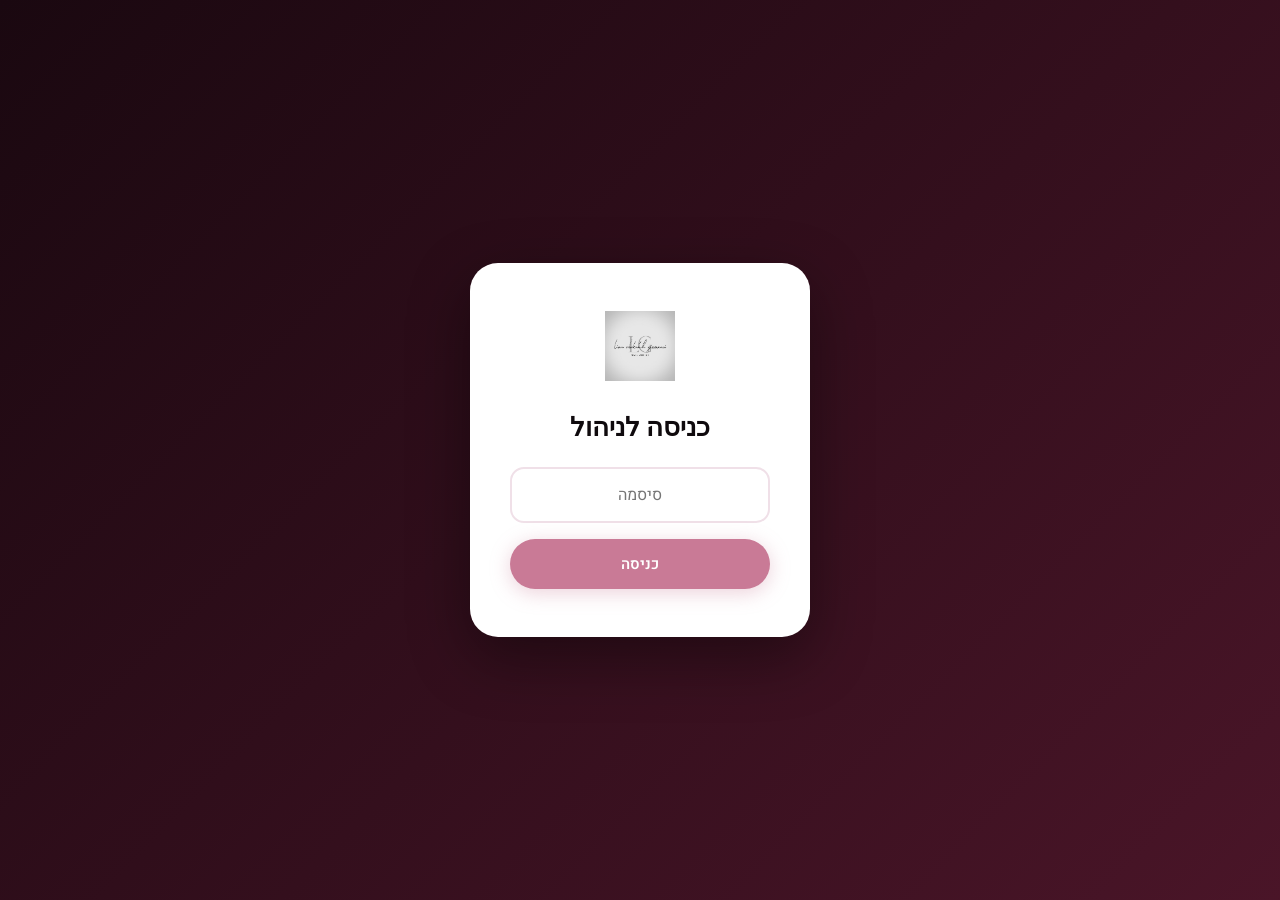
==== admin.html @ 30d99e00 "feat: add apple-touch-icon for homescreen" ====
<!DOCTYPE html>
<html lang="he" dir="rtl">
<head>
  <meta charset="UTF-8"/>
  <meta name="viewport" content="width=device-width, initial-scale=1.0"/>
  <title>ניהול | Lian Rebekah Nails</title>
  <link rel="stylesheet" href="style.css?v=3"/>
  <link rel="stylesheet" href="booking.css?v=3"/>
  <link href="https://fonts.googleapis.com/css2?family=Playfair+Display:ital,wght@0,400;0,700;1,400&family=Heebo:wght@300;400;600;700&display=swap" rel="stylesheet"/>
  <meta name="theme-color" content="#c97a96"/>
  <link rel="apple-touch-icon" href="Screenshot 2026-03-27 122808.png"/>
  <meta name="apple-mobile-web-app-title" content="LR Nails Admin"/>
  <meta name="apple-mobile-web-app-capable" content="yes"/>
</head>
<body class="booking-page admin-page">

  <!-- LOGIN OVERLAY -->
  <div class="login-overlay" id="loginOverlay" style="display:flex">
    <div class="login-box">
      <img src="Screenshot 2026-03-27 122808.png" alt="logo" style="height:70px;margin-bottom:20px;"/>
      <h2>כניסה לניהול</h2>
      <input type="password" id="passInput" placeholder="סיסמה" />
      <button id="loginBtn" class="btn-confirm">כניסה</button>
      <p class="login-err hidden" id="loginErr">סיסמה שגויה</p>
    </div>
  </div>

  <!-- ADMIN CONTENT -->
  <div class="admin-wrap" id="adminWrap" style="display:none">

    <!-- SIDEBAR -->
    <aside class="admin-sidebar">
      <button class="sidebar-toggle" id="sidebarToggle">
        <span id="sidebarTitle">📊 לוח בקרה</span>
        <span>☰</span>
      </button>
      <img src="Screenshot 2026-03-27 122808.png" alt="logo" class="admin-logo"/>
      <nav class="admin-nav">
        <button class="admin-nav-btn active" data-panel="dashboard">📊 לוח בקרה</button>
        <button class="admin-nav-btn" data-panel="calendar">📅 יומן תורים</button>
        <button class="admin-nav-btn" data-panel="appointments">📋 כל התורים</button>
        <button class="admin-nav-btn" data-panel="settings">⚙️ הגדרות</button>
        <button class="admin-nav-btn" data-panel="services">💅 שירותים</button>
      </nav>
      <button class="admin-logout" id="logoutBtn">יציאה</button>
      <a href="index.html" class="admin-home-btn">🏠 דף הבית</a>
    </aside>

    <!-- MAIN CONTENT -->
    <main class="admin-main">

      <!-- DASHBOARD -->
      <div class="admin-panel active" id="panel-dashboard">
        <h1 class="admin-title">לוח בקרה</h1>
        <div class="dash-stats">
          <div class="dash-stat">
            <span class="dash-stat-num" id="statToday">0</span>
            <p>תורים היום</p>
          </div>
          <div class="dash-stat">
            <span class="dash-stat-num" id="statWeek">0</span>
            <p>תורים השבוע</p>
          </div>
          <div class="dash-stat">
            <span class="dash-stat-num" id="statTotal">0</span>
            <p>סה"כ תורים</p>
          </div>
          <div class="dash-stat">
            <span class="dash-stat-num" id="statPending">0</span>
            <p>ממתינים לאישור</p>
          </div>
        </div>
        <h2 class="admin-section-title">תורים להיום</h2>
        <div id="todayList" class="appt-list"></div>
        <h2 class="admin-section-title" style="margin-top:32px">תורים מחר</h2>
        <div id="tomorrowList" class="appt-list"></div>
        <h2 class="admin-section-title" style="margin-top:32px">תורים קרובים (7 ימים)</h2>
        <div id="upcomingList" class="appt-list"></div>
      </div>

      <!-- CALENDAR -->
      <div class="admin-panel" id="panel-calendar">
        <h1 class="admin-title">יומן תורים</h1>
        <div class="admin-cal-wrap">
          <div class="cal-header">
            <button id="adminPrevMonth">&#8250;</button>
            <span id="adminCalTitle"></span>
            <button id="adminNextMonth">&#8249;</button>
          </div>
          <div class="cal-days-header">
            <span>א'</span><span>ב'</span><span>ג'</span><span>ד'</span><span>ה'</span><span>ו'</span><span>ש'</span>
          </div>
          <div class="cal-grid" id="adminCalGrid"></div>
        </div>
        <div class="admin-day-view" id="adminDayView">
          <h2 id="adminDayTitle">בחרי יום לצפייה</h2>
          <div id="adminDayAppts" class="appt-list"></div>
          <button class="btn-block-day" id="blockDayBtn">🚫 חסום יום זה</button>
        </div>
      </div>

      <!-- ALL APPOINTMENTS -->
      <div class="admin-panel" id="panel-appointments">
        <h1 class="admin-title">כל התורים</h1>
        <div class="appt-filters">
          <select id="filterStatus">
            <option value="all">כל הסטטוסים</option>
            <option value="pending">ממתין</option>
            <option value="confirmed">מאושר</option>
            <option value="completed">הושלם</option>
            <option value="cancelled">בוטל</option>
          </select>
          <input type="date" id="filterDate" placeholder="סנן לפי תאריך"/>
          <button class="btn-clear-filter" id="clearFilter">נקה סינון</button>
        </div>
        <div id="allApptList" class="appt-list"></div>
      </div>

      <!-- SETTINGS -->
      <div class="admin-panel" id="panel-settings">
        <h1 class="admin-title">הגדרות</h1>

        <div class="settings-section">
          <h2>שעות עבודה</h2>
          <div class="work-days" id="workDaysEditor"></div>
        </div>

        <div class="settings-section">
          <h2>הגדרות כלליות</h2>
          <div class="form-group">
            <label>מרווח בין תורים (דקות)</label>
            <select id="slotInterval">
              <option value="15">15 דקות</option>
              <option value="30">30 דקות</option>
              <option value="45">45 דקות</option>
              <option value="60">60 דקות</option>
              <option value="75">75 דקות</option>
              <option value="90">90 דקות</option>
              <option value="120">120 דקות</option>
            </select>
          </div>
          <div class="form-group">
            <label>מספר וואטסאפ (לקבלת התראות)</label>
            <input type="text" id="waPhoneInput" placeholder="972XXXXXXXXX"/>
          </div>
          <div class="form-group">
            <label>סיסמת ניהול</label>
            <input type="password" id="newPassInput" placeholder="סיסמה חדשה"/>
          </div>
        </div>

        <div class="settings-section">
          <h2>תאריכים חסומים</h2>
          <div class="blocked-dates-wrap">
            <div class="form-group" style="flex-direction:row;gap:12px;align-items:center">
              <input type="date" id="blockDateInput"/>
              <button class="btn-add-block" id="addBlockDate">+ חסום תאריך</button>
            </div>
            <div id="blockedDatesList" class="blocked-list"></div>
          </div>
        </div>

        <button class="btn-confirm" id="saveSettings">שמור הגדרות ✓</button>
        <p class="save-msg hidden" id="saveMsg">✅ נשמר בהצלחה!</p>
      </div>

      <!-- SERVICES -->
      <div class="admin-panel" id="panel-services">
        <h1 class="admin-title">ניהול שירותים</h1>
        <div id="servicesEditor" class="services-editor"></div>
        <button class="btn-add-service" id="addServiceBtn">+ הוסף שירות</button>
        <button class="btn-confirm" id="saveServices" style="margin-top:16px">שמור שירותים ✓</button>
        <p class="save-msg hidden" id="saveSvcMsg">✅ נשמר בהצלחה!</p>
      </div>

    </main>
  </div>

  <script src="booking.js" defer></script>
  <script src="admin-ui.js?v=10" defer></script>
</body>
</html>
---- style.css ----
*, *::before, *::after { margin: 0; padding: 0; box-sizing: border-box; }

:root {
  --pink: #e8a4b8;
  --dark-pink: #c97a96;
  --rose: #b5546a;
  --gold: #d4af7a;
  --dark: #0f0a0d;
  --dark2: #1e1118;
  --light: #fdf6f9;
  --white: #ffffff;
  --text: #3a3a3a;
  --gray: #888;
}

html { scroll-behavior: smooth; }

body {
  font-family: 'Heebo', sans-serif;
  background: var(--light);
  color: var(--text);
  direction: rtl;
  overflow-x: hidden;
  cursor: none;
}

.hidden { display: none !important; }

/* ── CUSTOM CURSOR ── */
.cursor {
  width: 10px; height: 10px;
  background: var(--dark-pink);
  border-radius: 50%;
  position: fixed;
  pointer-events: none;
  z-index: 9999;
  transform: translate(-50%, -50%);
  transition: transform 0.1s;
}
.cursor-follower {
  width: 36px; height: 36px;
  border: 1.5px solid var(--pink);
  border-radius: 50%;
  position: fixed;
  pointer-events: none;
  z-index: 9998;
  transform: translate(-50%, -50%);
  transition: all 0.15s ease;
  opacity: 0.7;
}

/* ── NAVBAR ── */
.navbar {
  position: fixed;
  top: 0; left: 0; right: 0;
  display: flex;
  align-items: center;
  justify-content: space-between;
  padding: 20px 60px;
  z-index: 1000;
  transition: background 0.4s, padding 0.4s, box-shadow 0.4s;
}
.navbar.scrolled {
  background: rgba(15, 10, 13, 0.95);
  backdrop-filter: blur(12px);
  padding: 14px 60px;
  box-shadow: 0 2px 30px rgba(0,0,0,0.3);
}
.logo { height: 65px; object-fit: contain; filter: drop-shadow(0 2px 8px rgba(0,0,0,0.4)); }
.navbar ul { list-style: none; display: flex; align-items: center; gap: 36px; }
.navbar ul a {
  color: rgba(255,255,255,0.85);
  text-decoration: none;
  font-size: 14px;
  font-weight: 400;
  letter-spacing: 0.5px;
  transition: color 0.3s;
  position: relative;
}
.navbar ul a::after {
  content: '';
  position: absolute;
  bottom: -4px; left: 0; right: 0;
  height: 1px;
  background: var(--pink);
  transform: scaleX(0);
  transition: transform 0.3s;
}
.navbar ul a:hover { color: var(--pink); }
.navbar ul a:hover::after { transform: scaleX(1); }
.nav-cta {
  background: var(--dark-pink) !important;
  color: #fff !important;
  padding: 10px 24px !important;
  border-radius: 50px !important;
  font-weight: 600 !important;
}
.nav-cta::after { display: none !important; }
.nav-cta:hover { background: var(--rose) !important; opacity: 1 !important; }

.hamburger {
  display: none;
  background: none;
  border: none;
  color: #fff;
  font-size: 26px;
  cursor: pointer;
}

/* ── MOBILE MENU ── */
.mobile-menu {
  position: fixed;
  inset: 0;
  background: rgba(15,10,13,0.97);
  z-index: 2000;
  display: flex;
  flex-direction: column;
  align-items: center;
  justify-content: center;
  gap: 32px;
  transform: translateX(100%);
  transition: transform 0.4s cubic-bezier(0.77,0,0.175,1);
}
.mobile-menu.open { transform: translateX(0); }
.mobile-menu ul { list-style: none; text-align: center; }
.mobile-menu ul li { margin: 20px 0; }
.mobile-menu ul a { color: #fff; text-decoration: none; font-size: 28px; font-family: 'Playfair Display', serif; }
.close-menu { background: none; border: none; color: var(--pink); font-size: 32px; cursor: pointer; position: absolute; top: 24px; left: 24px; }

/* ── HERO ── */
.hero {
  position: relative;
  height: 100vh;
  min-height: 700px;
  display: flex;
  align-items: center;
  justify-content: center;
  text-align: center;
  overflow: hidden;
}
.hero-slides { position: absolute; inset: 0; }
.hero-slide {
  position: absolute;
  inset: 0;
  background-size: cover;
  background-position: center;
  opacity: 0;
  transition: opacity 1.5s ease;
  transform: scale(1.05);
  animation: kenburns 8s ease-in-out infinite alternate;
}
.hero-slide.active { opacity: 1; }
@keyframes kenburns {
  from { transform: scale(1); }
  to { transform: scale(1.08); }
}
.hero-overlay {
  position: absolute;
  inset: 0;
  background: linear-gradient(170deg, rgba(10,5,8,0.78) 0%, rgba(150,60,90,0.3) 60%, rgba(10,5,8,0.6) 100%);
  z-index: 1;
}
#particles { position: absolute; inset: 0; z-index: 2; pointer-events: none; }
.hero-content {
  position: relative;
  z-index: 3;
  color: #fff;
  padding: 0 20px;
}
.hero-tag {
  font-size: 13px;
  letter-spacing: 6px;
  text-transform: uppercase;
  color: var(--gold);
  margin-bottom: 20px;
  display: block;
}
.hero-title {
  font-family: 'Playfair Display', serif;
  font-size: clamp(52px, 8vw, 110px);
  font-weight: 700;
  line-height: 1.05;
  margin-bottom: 20px;
  text-shadow: 0 4px 30px rgba(0,0,0,0.5);
}
.hero-title em { font-style: italic; color: var(--pink); }
.hero-desc {
  font-size: 18px;
  font-weight: 300;
  margin-bottom: 44px;
  opacity: 0.88;
  letter-spacing: 0.3px;
}
.hero-btns { display: flex; gap: 16px; justify-content: center; flex-wrap: wrap; }
.btn-outline {
  display: inline-flex;
  align-items: center;
  padding: 16px 36px;
  border-radius: 50px;
  border: 1.5px solid rgba(255,255,255,0.5);
  color: #fff;
  text-decoration: none;
  font-size: 15px;
  font-weight: 400;
  transition: all 0.3s;
  backdrop-filter: blur(4px);
}
.btn-outline:hover { border-color: var(--pink); color: var(--pink); }
.hero-scroll {
  position: absolute;
  bottom: 36px;
  left: 50%;
  transform: translateX(-50%);
  z-index: 3;
}
.hero-scroll span {
  display: block;
  width: 24px;
  height: 38px;
  border: 2px solid rgba(255,255,255,0.4);
  border-radius: 12px;
  position: relative;
}
.hero-scroll span::after {
  content: '';
  position: absolute;
  top: 6px;
  left: 50%;
  transform: translateX(-50%);
  width: 4px;
  height: 8px;
  background: #fff;
  border-radius: 2px;
  animation: scrollDot 2s infinite;
}
@keyframes scrollDot {
  0% { top: 6px; opacity: 1; }
  100% { top: 20px; opacity: 0; }
}

/* ── BUTTONS ── */
.btn-wa {
  display: inline-flex;
  align-items: center;
  gap: 10px;
  background: #25D366;
  color: #fff;
  padding: 16px 36px;
  border-radius: 50px;
  text-decoration: none;
  font-size: 16px;
  font-weight: 600;
  transition: transform 0.2s, box-shadow 0.2s;
  box-shadow: 0 4px 24px rgba(37,211,102,0.4);
}
.btn-wa svg { width: 22px; height: 22px; flex-shrink: 0; }
.btn-wa:hover { transform: translateY(-3px); box-shadow: 0 10px 32px rgba(37,211,102,0.55); }
.btn-wa.large { padding: 20px 48px; font-size: 18px; }

/* ── MARQUEE ── */
.marquee-wrap {
  background: var(--dark2);
  overflow: hidden;
  padding: 16px 0;
  border-top: 1px solid rgba(255,255,255,0.05);
  border-bottom: 1px solid rgba(255,255,255,0.05);
}
.marquee-track {
  display: flex;
  gap: 32px;
  white-space: nowrap;
  animation: marquee 25s linear infinite;
  width: max-content;
}
.marquee-track span {
  font-size: 13px;
  letter-spacing: 3px;
  text-transform: uppercase;
  color: rgba(255,255,255,0.5);
  font-weight: 300;
}
.marquee-track span:nth-child(even) { color: var(--gold); font-size: 10px; }
@keyframes marquee {
  from { transform: translateX(0); }
  to { transform: translateX(-50%); }
}

/* ── CONTAINER ── */
.container { max-width: 1200px; margin: 0 auto; padding: 0 40px; }

/* ── SECTION TAG ── */
.section-tag {
  display: inline-block;
  font-size: 11px;
  letter-spacing: 5px;
  text-transform: uppercase;
  color: var(--dark-pink);
  font-weight: 700;
  margin-bottom: 14px;
}
.section-tag.light { color: var(--pink); }

/* ── ABOUT ── */
.about { padding: 120px 0; background: #fff; }
.about-grid {
  display: grid;
  grid-template-columns: 1fr 1fr;
  gap: 80px;
  align-items: center;
}
.about-img-wrap {
  position: relative;
  border-radius: 24px;
  overflow: visible;
}
.about-img-wrap img {
  width: 100%;
  height: 560px;
  object-fit: cover;
  border-radius: 24px;
  display: block;
  box-shadow: 20px 20px 60px rgba(180,80,120,0.2);
}
.about-badge {
  position: absolute;
  bottom: -20px;
  right: -20px;
  background: var(--dark-pink);
  color: #fff;
  padding: 14px 24px;
  border-radius: 14px;
  font-size: 13px;
  font-weight: 600;
  letter-spacing: 1px;
  box-shadow: 0 8px 24px rgba(180,80,120,0.4);
}
.about-text h2 {
  font-family: 'Playfair Display', serif;
  font-size: 48px;
  color: var(--dark);
  line-height: 1.15;
  margin-bottom: 24px;
}
.about-text p {
  font-size: 16px;
  line-height: 1.9;
  color: #666;
  margin-bottom: 20px;
}
.stats { display: flex; gap: 40px; margin-top: 40px; }
.stat { text-align: center; }
.stat span:first-child {
  display: block;
  font-family: 'Playfair Display', serif;
  font-size: 46px;
  color: var(--dark-pink);
  font-weight: 700;
  line-height: 1;
}
.stat span:nth-child(2) {
  font-family: 'Playfair Display', serif;
  font-size: 32px;
  color: var(--dark-pink);
  font-weight: 700;
}
.stat p { font-size: 13px; color: #aaa; margin-top: 6px; letter-spacing: 1px; }

/* ── SERVICES ── */
.services { padding: 120px 0; background: var(--light); text-align: center; }
.services h2 {
  font-family: 'Playfair Display', serif;
  font-size: 48px;
  color: var(--dark);
  margin-bottom: 60px;
}
.services-grid { display: grid; grid-template-columns: repeat(4, 1fr); gap: 24px; }
.service-card {
  background: #fff;
  border-radius: 24px;
  overflow: hidden;
  box-shadow: 0 4px 30px rgba(200,120,150,0.08);
  transition: transform 0.35s, box-shadow 0.35s;
  text-align: right;
}
.service-card:hover { transform: translateY(-8px); box-shadow: 0 20px 50px rgba(200,120,150,0.2); }
.service-img { height: 200px; overflow: hidden; }
.service-img img { width: 100%; height: 100%; object-fit: cover; transition: transform 0.5s; }
.service-card:hover .service-img img { transform: scale(1.08); }
.service-body { padding: 24px; }
.service-icon { font-size: 28px; margin-bottom: 10px; }
.service-card h3 { font-family: 'Playfair Display', serif; font-size: 18px; color: var(--dark); margin-bottom: 8px; }
.service-card p { font-size: 13px; color: #888; line-height: 1.7; }

/* ── GALLERY ── */
.gallery { padding: 120px 0; background: #fff; text-align: center; }
.gallery h2 { font-family: 'Playfair Display', serif; font-size: 48px; color: var(--dark); margin-bottom: 60px; }
.gallery-grid {
  display: grid;
  grid-template-columns: repeat(4, 1fr);
  gap: 12px;
}
.gallery-item {
  overflow: hidden;
  border-radius: 16px;
  aspect-ratio: 1;
  cursor: pointer;
  position: relative;
}
.gallery-item img { width: 100%; height: 100%; object-fit: cover; transition: transform 0.5s; display: block; }
.gallery-overlay {
  position: absolute;
  inset: 0;
  background: rgba(180,80,120,0.6);
  display: flex;
  align-items: center;
  justify-content: center;
  opacity: 0;
  transition: opacity 0.3s;
  border-radius: 16px;
}
.gallery-overlay span { color: #fff; font-size: 14px; letter-spacing: 3px; text-transform: uppercase; }
.gallery-item:hover img { transform: scale(1.1); }
.gallery-item:hover .gallery-overlay { opacity: 1; }

/* ── LIGHTBOX ── */
.lightbox {
  position: fixed;
  inset: 0;
  background: rgba(0,0,0,0.95);
  z-index: 5000;
  display: none;
  align-items: center;
  justify-content: center;
}
.lightbox.open { display: flex; }
.lightbox img { max-width: 90vw; max-height: 90vh; border-radius: 12px; object-fit: contain; }
.lb-close, .lb-prev, .lb-next {
  position: absolute;
  background: rgba(255,255,255,0.1);
  border: none;
  color: #fff;
  cursor: pointer;
  border-radius: 50%;
  width: 48px; height: 48px;
  font-size: 22px;
  display: flex;
  align-items: center;
  justify-content: center;
  transition: background 0.2s;
}
.lb-close:hover, .lb-prev:hover, .lb-next:hover { background: var(--dark-pink); }
.lb-close { top: 24px; left: 24px; }
.lb-prev { left: 24px; top: 50%; transform: translateY(-50%); font-size: 32px; }
.lb-next { right: 24px; top: 50%; transform: translateY(-50%); font-size: 32px; }

/* ── REVIEWS ── */
.reviews { padding: 120px 0; background: var(--light); text-align: center; }
.reviews h2 { font-family: 'Playfair Display', serif; font-size: 48px; color: var(--dark); margin-bottom: 60px; }
.reviews-grid { display: grid; grid-template-columns: repeat(3, 1fr); gap: 28px; }
.review-card {
  background: #fff;
  border-radius: 24px;
  padding: 36px 32px;
  text-align: right;
  box-shadow: 0 4px 30px rgba(200,120,150,0.08);
  transition: transform 0.3s, box-shadow 0.3s;
  position: relative;
}
.review-card::before {
  content: '"';
  position: absolute;
  top: 20px;
  left: 28px;
  font-family: 'Playfair Display', serif;
  font-size: 80px;
  color: var(--pink);
  opacity: 0.2;
  line-height: 1;
}
.review-card:hover { transform: translateY(-6px); box-shadow: 0 16px 40px rgba(200,120,150,0.18); }
.stars { color: var(--gold); font-size: 18px; margin-bottom: 16px; letter-spacing: 2px; }
.review-card p { font-size: 15px; line-height: 1.8; color: #555; margin-bottom: 24px; font-style: italic; }
.reviewer { display: flex; align-items: center; gap: 14px; }
.reviewer-avatar {
  width: 44px; height: 44px;
  background: linear-gradient(135deg, var(--pink), var(--dark-pink));
  border-radius: 50%;
  display: flex;
  align-items: center;
  justify-content: center;
  color: #fff;
  font-weight: 700;
  font-size: 16px;
  flex-shrink: 0;
}
.reviewer strong { display: block; font-size: 14px; color: var(--dark); }
.reviewer span { font-size: 12px; color: #aaa; }

/* ── CTA ── */
.cta {
  padding: 140px 0;
  text-align: center;
  color: #fff;
  position: relative;
  overflow: hidden;
}
.cta-bg {
  position: absolute;
  inset: 0;
  background: linear-gradient(135deg, #1a0810 0%, #4a1528 50%, #1a0810 100%);
  z-index: 0;
}
.cta-bg::after {
  content: '';
  position: absolute;
  inset: 0;
  background: url('lian_rebekahnails_1768844199_3813664012110722781_63509868957.jpg') center/cover;
  opacity: 0.12;
}
.cta .container { position: relative; z-index: 1; }
.cta h2 { font-family: 'Playfair Display', serif; font-size: 56px; margin-bottom: 16px; line-height: 1.2; }
.cta p { font-size: 18px; opacity: 0.75; margin-bottom: 48px; }

/* ── FOOTER ── */
footer {
  background: var(--dark);
  color: #666;
  text-align: center;
  padding: 40px 24px;
}
.footer-logo { height: 50px; object-fit: contain; margin-bottom: 16px; opacity: 0.6; }
footer p { font-size: 13px; margin-bottom: 6px; }
.footer-sub { font-size: 11px; letter-spacing: 2px; text-transform: uppercase; color: #444; }

/* ── WHATSAPP FLOAT ── */
.wa-float {
  position: fixed;
  bottom: 30px;
  left: 30px;
  width: 62px; height: 62px;
  background: #25D366;
  border-radius: 50%;
  display: flex;
  align-items: center;
  justify-content: center;
  box-shadow: 0 4px 24px rgba(37,211,102,0.5);
  z-index: 999;
  transition: transform 0.2s;
}
.wa-float svg { width: 32px; height: 32px; fill: #fff; }
.wa-float:hover { transform: scale(1.12); }
.wa-pulse {
  position: absolute;
  inset: -4px;
  border-radius: 50%;
  border: 2px solid #25D366;
  animation: pulse 2s infinite;
}
@keyframes pulse {
  0% { transform: scale(1); opacity: 0.8; }
  100% { transform: scale(1.5); opacity: 0; }
}

/* ── FADE IN ── */
.fade-in {
  opacity: 0;
  transform: translateY(36px);
  transition: opacity 0.8s ease, transform 0.8s ease;
}
.fade-in.visible { opacity: 1; transform: translateY(0); }

/* ── RESPONSIVE ── */
@media (max-width: 1024px) {
  .about-grid { grid-template-columns: 1fr; gap: 50px; }
  .about-img-wrap img { height: 400px; }
  .services-grid { grid-template-columns: repeat(2, 1fr); }
  .gallery-grid { grid-template-columns: repeat(3, 1fr); }
  .reviews-grid { grid-template-columns: 1fr 1fr; }
}
@media (max-width: 768px) {
  .navbar { padding: 16px 24px; }
  .navbar.scrolled { padding: 12px 24px; }
  .navbar ul { display: none; }
  .hamburger { display: block; }
  .hero-title { font-size: clamp(40px, 10vw, 70px); }
  .gallery-grid { grid-template-columns: repeat(2, 1fr); }
  .reviews-grid { grid-template-columns: 1fr; }
  .cta h2 { font-size: 36px; }
  .stats { gap: 24px; }
  .about-text h2 { font-size: 34px; }
  .services h2, .gallery h2, .reviews h2 { font-size: 34px; }
}
@media (max-width: 480px) {
  .container { padding: 0 20px; }
  .services-grid { grid-template-columns: 1fr; }
  .gallery-grid { grid-template-columns: repeat(2, 1fr); gap: 8px; }
  .hero-btns { flex-direction: column; align-items: center; }
}
---- booking.css ----
/* ── BOOKING PAGE ── */
.booking-page { cursor: default; }
.booking-main {
  min-height: 100vh;
  padding: 120px 20px 80px;
  background: var(--light);
}
.booking-header {
  text-align: center;
  margin-bottom: 48px;
}
.booking-header h1 {
  font-family: 'Playfair Display', serif;
  font-size: clamp(36px, 6vw, 64px);
  color: var(--dark);
  line-height: 1.15;
  margin-bottom: 12px;
}
.booking-header h1 em { color: var(--dark-pink); font-style: italic; }
.booking-header p { color: #888; font-size: 16px; }

/* ── STEPS BAR ── */
.steps-bar {
  display: flex;
  align-items: center;
  justify-content: center;
  gap: 0;
  margin-bottom: 40px;
  flex-wrap: nowrap;
}
.step {
  display: flex;
  flex-direction: column;
  align-items: center;
  gap: 6px;
}
.step span {
  width: 36px; height: 36px;
  border-radius: 50%;
  background: #e0e0e0;
  color: #aaa;
  display: flex; align-items: center; justify-content: center;
  font-weight: 700;
  font-size: 14px;
  transition: all 0.3s;
}
.step p { font-size: 11px; color: #aaa; letter-spacing: 1px; }
.step.active span { background: var(--dark-pink); color: #fff; box-shadow: 0 4px 16px rgba(201,122,150,0.4); }
.step.active p { color: var(--dark-pink); font-weight: 600; }
.step.done span { background: var(--pink); color: #fff; }
.step.done p { color: var(--pink); }
.step-line { width: 60px; height: 2px; background: #e0e0e0; margin-bottom: 20px; }

/* ── BOOKING CARD ── */
.booking-card {
  max-width: 720px;
  margin: 0 auto;
  background: #fff;
  border-radius: 28px;
  padding: 48px 40px;
  box-shadow: 0 8px 48px rgba(200,120,150,0.12);
}
.booking-card h2 {
  font-family: 'Playfair Display', serif;
  font-size: 28px;
  color: var(--dark);
  margin-bottom: 28px;
}
.booking-step.hidden { display: none; }

/* ── SERVICE PICK ── */
.services-pick { display: flex; flex-direction: column; gap: 14px; }
.service-pick-card {
  display: flex;
  align-items: center;
  gap: 20px;
  padding: 20px 24px;
  border: 2px solid #f0e0e8;
  border-radius: 18px;
  cursor: pointer;
  transition: all 0.25s;
}
.service-pick-card:hover { border-color: var(--pink); background: #fdf0f5; }
.service-pick-card.selected { border-color: var(--dark-pink); background: #fdf0f5; box-shadow: 0 4px 20px rgba(201,122,150,0.2); }
.spc-icon { font-size: 32px; }
.spc-info h3 { font-size: 17px; color: var(--dark); font-weight: 600; margin-bottom: 4px; }
.spc-info p { font-size: 13px; color: #aaa; }

/* ── CALENDAR ── */
.calendar-wrap { max-width: 420px; margin: 0 auto; }
.cal-header {
  display: flex;
  align-items: center;
  justify-content: space-between;
  margin-bottom: 16px;
}
.cal-header span { font-family: 'Playfair Display', serif; font-size: 20px; color: var(--dark); font-weight: 700; }
.cal-header button {
  background: none; border: none; font-size: 26px;
  color: var(--dark-pink); cursor: pointer; padding: 4px 10px;
  border-radius: 8px; transition: background 0.2s;
}
.cal-header button:hover { background: #fdf0f5; }
.cal-days-header {
  display: grid;
  grid-template-columns: repeat(7, 1fr);
  text-align: center;
  margin-bottom: 8px;
}
.cal-days-header span { font-size: 12px; color: #aaa; font-weight: 600; padding: 4px 0; }
.cal-grid { display: grid; grid-template-columns: repeat(7, 1fr); gap: 4px; }
.cal-cell {
  aspect-ratio: 1;
  display: flex; align-items: center; justify-content: center;
  border-radius: 10px;
  font-size: 14px;
  cursor: pointer;
  transition: all 0.2s;
  position: relative;
}
.cal-cell.empty { cursor: default; }
.cal-cell.disabled { color: #ccc; cursor: not-allowed; }
.cal-cell.available:hover { background: #fdf0f5; color: var(--dark-pink); }
.cal-cell.selected { background: var(--dark-pink) !important; color: #fff !important; font-weight: 700; box-shadow: 0 4px 14px rgba(201,122,150,0.4); }
.cal-cell.blocked { background: #ffe0e0; color: #e05; cursor: not-allowed; }
.cal-dot {
  position: absolute;
  bottom: 3px; left: 50%; transform: translateX(-50%);
  background: var(--dark-pink);
  color: #fff;
  font-size: 9px;
  width: 16px; height: 16px;
  border-radius: 50%;
  display: flex; align-items: center; justify-content: center;
  font-weight: 700;
}

/* ── SLOTS ── */
.step-sub { color: var(--dark-pink); font-weight: 600; margin-bottom: 20px; font-size: 15px; }
.slots-grid {
  display: grid;
  grid-template-columns: repeat(auto-fill, minmax(80px, 1fr));
  gap: 10px;
  margin-bottom: 8px;
}
.slot-btn {
  padding: 12px 8px;
  border: 2px solid #f0e0e8;
  border-radius: 12px;
  background: #fff;
  font-size: 14px;
  font-weight: 600;
  color: var(--dark);
  cursor: pointer;
  transition: all 0.2s;
  font-family: 'Heebo', sans-serif;
}
.slot-btn:hover { border-color: var(--pink); background: #fdf0f5; }
.slot-btn.selected { border-color: var(--dark-pink); background: var(--dark-pink); color: #fff; box-shadow: 0 4px 14px rgba(201,122,150,0.35); }
.no-slots { text-align: center; color: #aaa; line-height: 1.8; padding: 24px 0; }

/* ── FORM ── */
.form-group { display: flex; flex-direction: column; gap: 8px; margin-bottom: 20px; }
.form-group label { font-size: 13px; font-weight: 600; color: var(--dark); letter-spacing: 0.5px; }
.form-group input, .form-group textarea, .form-group select {
  padding: 14px 16px;
  border: 2px solid #f0e0e8;
  border-radius: 14px;
  font-size: 15px;
  font-family: 'Heebo', sans-serif;
  color: var(--dark);
  background: #fff;
  transition: border-color 0.2s;
  outline: none;
  direction: rtl;
}
.form-group input:focus, .form-group textarea:focus, .form-group select:focus { border-color: var(--dark-pink); }
.form-group textarea { resize: vertical; min-height: 80px; }

/* ── SUMMARY MINI ── */
.booking-summary-mini {
  background: #fdf0f5;
  border-radius: 16px;
  padding: 16px 20px;
  margin-bottom: 24px;
  display: flex;
  flex-wrap: wrap;
  gap: 10px;
}
.summary-row { font-size: 14px; color: var(--dark); font-weight: 500; }

/* ── STEP NAV ── */
.step-nav { display: flex; justify-content: space-between; align-items: center; margin-top: 32px; gap: 12px; }
.btn-next, .btn-confirm {
  background: var(--dark-pink);
  color: #fff;
  border: none;
  padding: 14px 32px;
  border-radius: 50px;
  font-size: 15px;
  font-weight: 600;
  cursor: pointer;
  font-family: 'Heebo', sans-serif;
  transition: all 0.2s;
  box-shadow: 0 4px 20px rgba(201,122,150,0.35);
}
.btn-next:hover:not(:disabled), .btn-confirm:hover { background: var(--rose); transform: translateY(-2px); }
.btn-next:disabled { background: #e0e0e0; color: #aaa; box-shadow: none; cursor: not-allowed; }
.btn-back {
  background: none;
  border: 2px solid #e0e0e0;
  color: #888;
  padding: 12px 24px;
  border-radius: 50px;
  font-size: 14px;
  cursor: pointer;
  font-family: 'Heebo', sans-serif;
  transition: all 0.2s;
}
.btn-back:hover { border-color: var(--pink); color: var(--dark-pink); }

/* ── CONFIRMATION ── */
.confirm-wrap { text-align: center; padding: 20px 0; }
.confirm-icon { font-size: 64px; margin-bottom: 16px; }
.confirm-wrap h2 { font-family: 'Playfair Display', serif; font-size: 32px; color: var(--dark); margin-bottom: 24px; }
.confirm-details {
  background: #fdf0f5;
  border-radius: 18px;
  padding: 20px 28px;
  display: inline-block;
  text-align: right;
  margin-bottom: 16px;
  min-width: 260px;
}
.confirm-row { font-size: 16px; color: var(--dark); margin-bottom: 10px; display: flex; align-items: center; gap: 10px; }
.confirm-note { font-size: 13px; color: #aaa; margin-bottom: 28px; }
.confirm-btns { display: flex; gap: 14px; justify-content: center; flex-wrap: wrap; }

/* ── ADMIN LOGIN ── */
.login-overlay {
  position: fixed; inset: 0;
  background: linear-gradient(135deg, #1a0810 0%, #4a1528 100%);
  display: flex; align-items: center; justify-content: center;
  z-index: 9999;
}
.login-box {
  background: #fff;
  border-radius: 28px;
  padding: 48px 40px;
  text-align: center;
  width: 340px;
  box-shadow: 0 20px 60px rgba(0,0,0,0.4);
}
.login-box h2 { font-family: 'Playfair Display', serif; font-size: 26px; color: var(--dark); margin-bottom: 24px; }
.login-box input {
  width: 100%; padding: 14px 16px;
  border: 2px solid #f0e0e8; border-radius: 14px;
  font-size: 16px; font-family: 'Heebo', sans-serif;
  margin-bottom: 16px; outline: none; text-align: center;
  direction: ltr;
}
.login-box input:focus { border-color: var(--dark-pink); }
.login-box .btn-confirm { width: 100%; }
.login-err { color: #e05; font-size: 13px; margin-top: 8px; }

/* ── ADMIN LAYOUT ── */
.admin-wrap { display: flex; min-height: 100vh; }
.admin-sidebar {
  width: 220px;
  background: var(--dark);
  display: flex;
  flex-direction: column;
  padding: 28px 16px;
  position: fixed;
  top: 0; right: 0; bottom: 0;
  z-index: 100;
}
.admin-logo { height: 55px; object-fit: contain; margin-bottom: 32px; align-self: center; }
.admin-nav { display: flex; flex-direction: column; gap: 6px; flex: 1; }
.admin-nav-btn {
  background: none; border: none;
  color: rgba(255,255,255,0.6);
  padding: 12px 16px;
  border-radius: 12px;
  text-align: right;
  font-size: 14px;
  font-family: 'Heebo', sans-serif;
  cursor: pointer;
  transition: all 0.2s;
}
.admin-nav-btn:hover { background: rgba(255,255,255,0.08); color: #fff; }
.admin-nav-btn.active { background: var(--dark-pink); color: #fff; }
.admin-logout {
  background: none; border: 1px solid rgba(255,255,255,0.15);
  color: rgba(255,255,255,0.4); padding: 10px;
  border-radius: 10px; cursor: pointer; font-family: 'Heebo', sans-serif;
  font-size: 13px; transition: all 0.2s;
}
.admin-logout:hover { border-color: #e05; color: #e05; }

.admin-main {
  flex: 1;
  margin-right: 220px;
  padding: 40px 36px;
  background: #f8f2f5;
  min-height: 100vh;
}
.admin-panel { display: none; }
.admin-panel.active { display: block; }
.admin-title {
  font-family: 'Playfair Display', serif;
  font-size: 32px;
  color: var(--dark);
  margin-bottom: 28px;
}
.admin-section-title { font-size: 18px; color: var(--dark); font-weight: 600; margin-bottom: 14px; }

/* ── DASHBOARD STATS ── */
.dash-stats { display: grid; grid-template-columns: repeat(4, 1fr); gap: 16px; margin-bottom: 36px; }
.dash-stat {
  background: #fff;
  border-radius: 18px;
  padding: 24px 20px;
  text-align: center;
  box-shadow: 0 2px 16px rgba(200,120,150,0.08);
}
.dash-stat-num {
  display: block;
  font-family: 'Playfair Display', serif;
  font-size: 42px;
  color: var(--dark-pink);
  font-weight: 700;
  line-height: 1;
  margin-bottom: 8px;
}
.dash-stat p { font-size: 13px; color: #aaa; }

/* ── APPOINTMENT CARDS ── */
.appt-list { display: flex; flex-direction: column; gap: 12px; }
.appt-card {
  background: #fff;
  border-radius: 16px;
  padding: 18px 20px;
  box-shadow: 0 2px 12px rgba(200,120,150,0.07);
  border-right: 4px solid #e0e0e0;
}
.appt-card.status-pending { border-right-color: #f0a500; }
.appt-card.status-confirmed { border-right-color: #25D366; }
.appt-card.status-completed { border-right-color: #aaa; }
.appt-card.status-cancelled { border-right-color: #e05; opacity: 0.6; }
.appt-card-top { display: flex; justify-content: space-between; align-items: center; margin-bottom: 8px; }
.appt-service { font-weight: 700; font-size: 16px; color: var(--dark); }
.appt-status { font-size: 12px; font-weight: 700; letter-spacing: 1px; }
.appt-date { font-size: 13px; color: var(--dark-pink); font-weight: 600; margin-bottom: 6px; display: block; }
.appt-card-info { display: flex; flex-wrap: wrap; gap: 12px; font-size: 13px; color: #666; margin-bottom: 14px; }
.appt-card-info a { color: var(--dark-pink); text-decoration: none; }
.appt-card-actions { display: flex; gap: 8px; flex-wrap: wrap; }
.act-btn {
  padding: 7px 14px; border-radius: 20px; border: none;
  font-size: 12px; font-weight: 600; cursor: pointer;
  font-family: 'Heebo', sans-serif; transition: all 0.2s;
}
.act-btn.confirm { background: #e8f8ef; color: #25D366; }
.act-btn.confirm:hover { background: #25D366; color: #fff; }
.act-btn.complete { background: #f0f0f0; color: #666; }
.act-btn.complete:hover { background: #666; color: #fff; }
.act-btn.cancel { background: #ffe8e8; color: #e05; }
.act-btn.cancel:hover { background: #e05; color: #fff; }
.act-btn.wa { background: #e8f8ef; color: #25D366; }
.act-btn.wa:hover { background: #25D366; color: #fff; }
.act-btn.del { background: #f5f5f5; color: #bbb; }
.act-btn.del:hover { background: #e05; color: #fff; }
.empty-msg { color: #bbb; font-size: 14px; text-align: center; padding: 24px 0; }

/* ── ADMIN CALENDAR ── */
.admin-cal-wrap { max-width: 480px; margin-bottom: 32px; }
.admin-cal-cell { font-size: 13px; }
.admin-day-view {
  background: #fff;
  border-radius: 20px;
  padding: 24px 28px;
  box-shadow: 0 2px 16px rgba(200,120,150,0.08);
}
.admin-day-view h2 { font-family: 'Playfair Display', serif; font-size: 22px; color: var(--dark); margin-bottom: 20px; }
.btn-block-day {
  margin-top: 16px;
  background: #fff0f0; border: 1px solid #ffcccc;
  color: #e05; padding: 10px 20px; border-radius: 20px;
  cursor: pointer; font-family: 'Heebo', sans-serif; font-size: 13px;
  transition: all 0.2s;
}
.btn-block-day:hover { background: #e05; color: #fff; }

/* ── FILTERS ── */
.appt-filters { display: flex; gap: 12px; margin-bottom: 20px; flex-wrap: wrap; align-items: center; }
.appt-filters select, .appt-filters input[type="date"] {
  padding: 10px 14px; border: 2px solid #f0e0e8; border-radius: 12px;
  font-size: 14px; font-family: 'Heebo', sans-serif; outline: none;
  background: #fff; color: var(--dark);
}
.btn-clear-filter {
  background: none; border: 1px solid #e0e0e0; color: #888;
  padding: 10px 16px; border-radius: 12px; cursor: pointer;
  font-family: 'Heebo', sans-serif; font-size: 13px;
}
.btn-clear-filter:hover { border-color: var(--pink); color: var(--dark-pink); }

/* ── SETTINGS ── */
.settings-section {
  background: #fff;
  border-radius: 20px;
  padding: 28px 28px;
  margin-bottom: 20px;
  box-shadow: 0 2px 12px rgba(200,120,150,0.07);
}
.settings-section h2 { font-size: 18px; color: var(--dark); font-weight: 700; margin-bottom: 20px; }
.work-days { display: flex; flex-direction: column; gap: 12px; }
.work-day-row {
  display: flex; align-items: center; gap: 14px;
  padding: 12px 0; border-bottom: 1px solid #f5f0f3;
}
.wd-name { width: 60px; font-size: 14px; font-weight: 600; color: var(--dark); }
.work-day-row input[type="time"] {
  padding: 8px 12px; border: 2px solid #f0e0e8; border-radius: 10px;
  font-size: 14px; font-family: 'Heebo', sans-serif; outline: none;
  direction: ltr;
}
.work-day-row input[type="time"]:focus { border-color: var(--dark-pink); }
.work-day-row input[type="time"]:disabled { background: #f5f5f5; color: #ccc; }

/* ── TOGGLE SWITCH ── */
.toggle-wrap { position: relative; display: inline-block; width: 44px; height: 24px; flex-shrink: 0; }
.toggle-wrap input { opacity: 0; width: 0; height: 0; }
.toggle-slider {
  position: absolute; inset: 0;
  background: #e0e0e0; border-radius: 24px; cursor: pointer;
  transition: background 0.3s;
}
.toggle-slider::before {
  content: '';
  position: absolute;
  width: 18px; height: 18px;
  left: 3px; top: 3px;
  background: #fff; border-radius: 50%;
  transition: transform 0.3s;
}
.toggle-wrap input:checked + .toggle-slider { background: var(--dark-pink); }
.toggle-wrap input:checked + .toggle-slider::before { transform: translateX(20px); }

/* ── BLOCKED DATES ── */
.blocked-list { display: flex; flex-wrap: wrap; gap: 8px; margin-top: 12px; }
.blocked-tag {
  background: #ffe8e8; color: #e05;
  padding: 6px 12px; border-radius: 20px;
  font-size: 13px; display: flex; align-items: center; gap: 8px;
}
.blocked-tag button { background: none; border: none; color: #e05; cursor: pointer; font-size: 14px; padding: 0; }
.btn-add-block {
  background: var(--dark-pink); color: #fff;
  border: none; padding: 10px 18px; border-radius: 12px;
  cursor: pointer; font-family: 'Heebo', sans-serif; font-size: 13px;
  white-space: nowrap;
}

/* ── SERVICES EDITOR ── */
.services-editor { display: flex; flex-direction: column; gap: 12px; margin-bottom: 16px; }
.svc-edit-row {
  display: flex; align-items: center; gap: 12px;
  background: #fff; border-radius: 16px; padding: 16px 20px;
  box-shadow: 0 2px 10px rgba(200,120,150,0.07);
  flex-wrap: wrap;
}
.svc-icon { width: 52px; padding: 10px; text-align: center; font-size: 20px; border: 2px solid #f0e0e8; border-radius: 10px; }
.svc-name { flex: 1; min-width: 140px; }
.svc-num-wrap { display: flex; flex-direction: column; gap: 4px; }
.svc-num-wrap label { font-size: 11px; color: #aaa; font-weight: 600; }
.svc-num-wrap input { width: 80px; }
.btn-add-service {
  background: #fdf0f5; border: 2px dashed var(--pink);
  color: var(--dark-pink); padding: 14px;
  border-radius: 16px; cursor: pointer;
  font-family: 'Heebo', sans-serif; font-size: 15px; font-weight: 600;
  transition: all 0.2s; width: 100%;
}
.btn-add-service:hover { background: #fde8f0; }

.btn-sync {
  background: rgba(201,122,150,0.12);
  border: 1.5px solid var(--pink);
  color: var(--dark-pink);
  padding: 6px 16px;
  border-radius: 20px;
  font-size: 13px;
  font-family: 'Heebo', sans-serif;
  cursor: pointer;
  margin-right: 12px;
  vertical-align: middle;
  transition: all 0.2s;
}
.btn-sync:hover { background: var(--dark-pink); color: #fff; }

.admin-home-btn {
  display: block;
  text-align: center;
  color: rgba(255,255,255,0.4);
  font-size: 13px;
  text-decoration: none;
  padding: 8px;
  margin-top: 6px;
  border-radius: 10px;
  transition: all 0.2s;
  font-family: 'Heebo', sans-serif;
}
.admin-home-btn:hover { color: #fff; background: rgba(255,255,255,0.08); }

/* ── SAVE MSG ── */
.save-msg { color: #25D366; font-weight: 600; font-size: 14px; margin-top: 12px; }

.sidebar-toggle {
  display: none;
  width: 100%;
  background: none;
  border: none;
  color: #fff;
  font-size: 15px;
  font-weight: 600;
  font-family: 'Heebo', sans-serif;
  padding: 10px 4px;
  cursor: pointer;
  align-items: center;
  justify-content: space-between;
  flex-shrink: 0;
}

/* ── RESPONSIVE ── */
@media (max-width: 900px) {
  .admin-sidebar { width: 200px; }
  .admin-main { margin-right: 200px; padding: 28px 20px; }
  .dash-stats { grid-template-columns: repeat(2, 1fr); }
}

@media (max-width: 640px) {
  /* sidebar הופך לתפריט עליון */
  .admin-wrap { flex-direction: column; }

  .admin-sidebar {
    width: 100%;
    position: relative;
    top: auto; right: auto; bottom: auto;
    flex-direction: column;
    padding: 0 16px;
    overflow: hidden;
    max-height: 48px;
    transition: max-height 0.3s ease;
    flex-shrink: 0;
  }
  .admin-sidebar.open { max-height: 600px; }

  .sidebar-toggle { display: flex; }
  .admin-logo { display: none; }

  .admin-nav {
    flex-direction: column;
    gap: 2px;
    margin-top: 4px;
    padding-bottom: 8px;
  }
  .admin-nav-btn {
    padding: 12px 16px;
    font-size: 14px;
    border-radius: 10px;
    text-align: right;
  }
  .admin-logout {
    margin: 8px 0 12px;
  }

  .admin-main {
    margin-right: 0;
    padding: 16px 12px;
    min-height: calc(100vh - 48px);
  }

  /* dashboard */
  .admin-title { font-size: 22px; margin-bottom: 16px; }
  .dash-stats { grid-template-columns: repeat(2, 1fr); gap: 10px; margin-bottom: 20px; }
  .dash-stat { padding: 14px 10px; }
  .dash-stat-num { font-size: 30px; }
  .dash-stat p { font-size: 12px; }
  .admin-section-title { font-size: 15px; margin-top: 20px; }

  /* appointment cards */
  .appt-card { padding: 12px; }
  .appt-service { font-size: 13px; }
  .appt-card-info { font-size: 12px; gap: 8px; }
  .appt-card-actions { gap: 5px; }
  .act-btn { padding: 6px 9px; font-size: 11px; }

  /* calendar */
  .admin-cal-wrap { max-width: 100%; }
  .cal-header span { font-size: 16px; }
  .cal-cell { font-size: 11px; border-radius: 6px; }
  .cal-dot { width: 13px; height: 13px; font-size: 8px; }
  .admin-day-view { padding: 14px; margin-top: 16px; }
  .admin-day-view h2 { font-size: 16px; margin-bottom: 14px; }

  /* filters */
  .appt-filters { flex-direction: column; }
  .appt-filters select,
  .appt-filters input[type="date"],
  .btn-clear-filter { width: 100%; }

  /* settings */
  .settings-section { padding: 16px 14px; }
  .settings-section h2 { font-size: 16px; }
  .work-day-row { flex-wrap: wrap; gap: 8px; padding: 10px 0; }
  .wd-name { width: 46px; font-size: 13px; }
  .work-day-row input[type="time"] { font-size: 12px; padding: 6px 8px; }

  /* services editor */
  .svc-edit-row { gap: 8px; padding: 12px; }
  .svc-name { min-width: 90px; }
  .svc-num-wrap input { width: 60px; }

  /* booking page */
  .booking-main { padding: 80px 12px 60px; }
  .booking-card { padding: 22px 14px; border-radius: 18px; }
  .booking-card h2 { font-size: 20px; margin-bottom: 18px; }
  .booking-header h1 { font-size: clamp(26px, 7vw, 44px); }
  .step-line { width: 18px; }
  .step span { width: 28px; height: 28px; font-size: 12px; }
  .step p { font-size: 9px; letter-spacing: 0; }
  .service-pick-card { padding: 12px 14px; gap: 12px; }
  .spc-icon { font-size: 24px; }
  .spc-info h3 { font-size: 14px; }
  .spc-info p { font-size: 12px; }
  .slots-grid { grid-template-columns: repeat(auto-fill, minmax(64px, 1fr)); gap: 7px; }
  .slot-btn { padding: 9px 4px; font-size: 13px; }
  .step-nav { flex-direction: column-reverse; gap: 8px; }
  .step-nav .btn-next,
  .step-nav .btn-confirm,
  .step-nav .btn-back { width: 100%; justify-content: center; }
  .confirm-details { min-width: unset; width: 100%; }
  .confirm-btns { flex-direction: column; align-items: stretch; }
  .confirm-btns a { text-align: center; justify-content: center; }
  .login-box { width: 92%; padding: 28px 20px; }
}
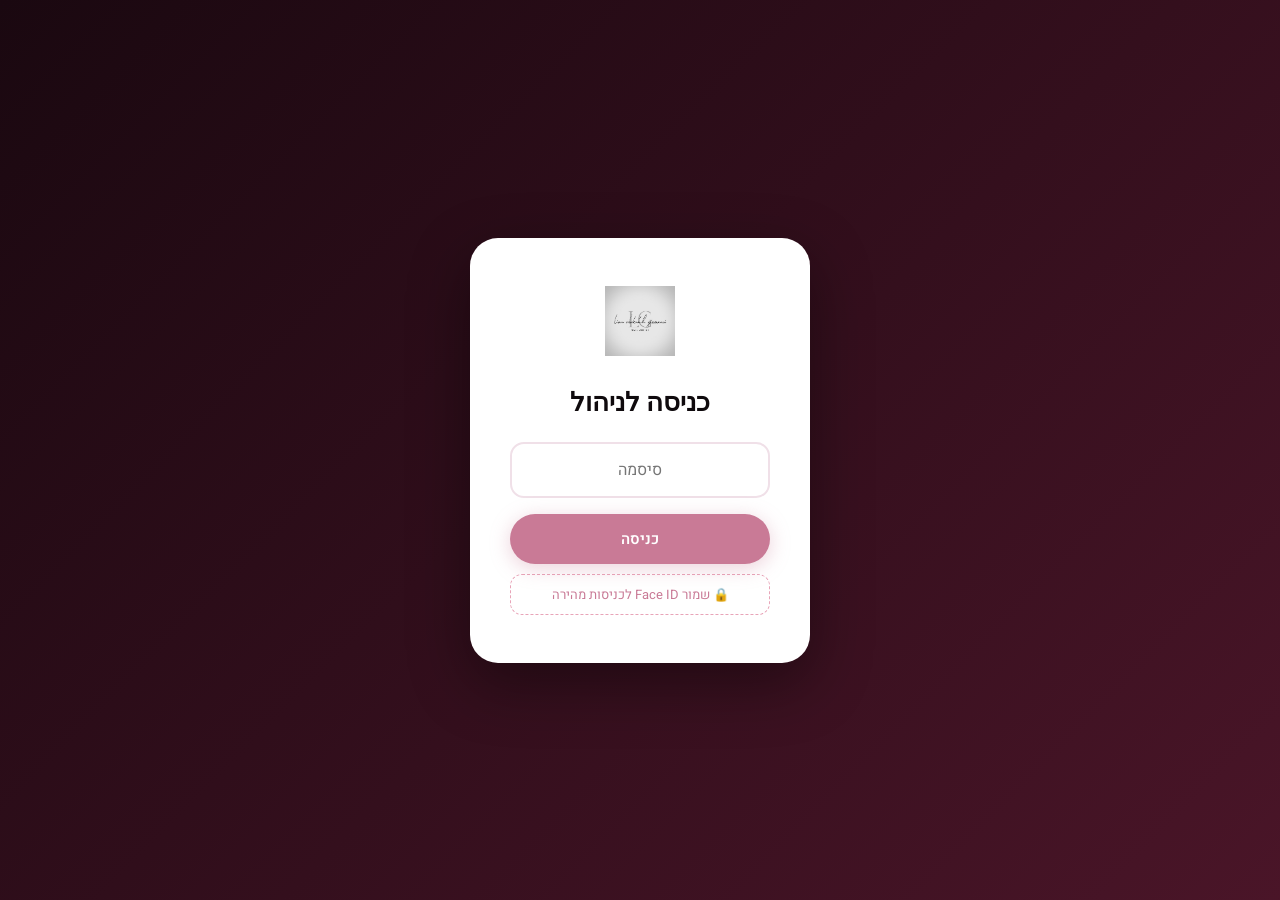
==== commit 31182581: "fix: show Face ID setup button + fix phone number leading zero" ====
--- a/admin.html
+++ b/admin.html
@@ -19,8 +19,19 @@
     <div class="login-box">
       <img src="Screenshot 2026-03-27 122808.png" alt="logo" style="height:70px;margin-bottom:20px;"/>
       <h2>כניסה לניהול</h2>
-      <input type="password" id="passInput" placeholder="סיסמה" />
-      <button id="loginBtn" class="btn-confirm">כניסה</button>
+      <button id="biometricBtn" class="btn-biometric" style="display:none">
+        <svg viewBox="0 0 24 24" fill="none" stroke="currentColor" stroke-width="1.5" width="32" height="32">
+          <path d="M7 3H5a2 2 0 00-2 2v2M17 3h2a2 2 0 012 2v2M7 21H5a2 2 0 01-2-2v-2M17 21h2a2 2 0 002-2v-2"/>
+          <circle cx="12" cy="12" r="3"/>
+          <path d="M12 7v1M12 16v1M7 12h1M16 12h1"/>
+        </svg>
+        כניסה עם Face ID
+      </button>
+      <div id="passSection">
+        <input type="password" id="passInput" placeholder="סיסמה" />
+        <button id="loginBtn" class="btn-confirm">כניסה</button>
+        <button id="setupBiometricBtn" class="btn-setup-biometric" style="display:none">🔒 שמור Face ID לכניסות מהירה</button>
+      </div>
       <p class="login-err hidden" id="loginErr">סיסמה שגויה</p>
     </div>
   </div>
@@ -177,6 +188,6 @@
   </div>
 
   <script src="booking.js" defer></script>
-  <script src="admin-ui.js?v=10" defer></script>
+  <script src="admin-ui.js?v=13" defer></script>
 </body>
 </html>
--- a/style.css
+++ b/style.css
@@ -531,6 +531,54 @@
 .footer-logo { height: 50px; object-fit: contain; margin-bottom: 16px; opacity: 0.6; }
 footer p { font-size: 13px; margin-bottom: 6px; }
 .footer-sub { font-size: 11px; letter-spacing: 2px; text-transform: uppercase; color: #444; }
+
+.btn-ig-hero {
+  background: linear-gradient(135deg, #f09433, #e6683c, #dc2743, #cc2366, #bc1888) !important;
+  border-color: transparent !important;
+  color: #fff !important;
+  display: inline-flex;
+  align-items: center;
+  gap: 8px;
+}
+.btn-ig-hero svg { width: 18px; height: 18px; stroke: #fff; }
+.btn-ig-hero:hover { opacity: 0.9; color: #fff !important; }
+
+/* ── FOOTER SOCIAL ── */
+.footer-social { margin-bottom: 16px; }
+.footer-ig {
+  display: inline-flex;
+  align-items: center;
+  gap: 8px;
+  color: var(--pink);
+  text-decoration: none;
+  font-size: 14px;
+  font-weight: 600;
+  letter-spacing: 0.5px;
+  padding: 8px 20px;
+  border: 1.5px solid rgba(232,164,184,0.3);
+  border-radius: 50px;
+  transition: all 0.3s;
+}
+.footer-ig svg { width: 18px; height: 18px; }
+.footer-ig:hover { color: #fff; border-color: var(--pink); background: rgba(232,164,184,0.15); }
+
+/* ── INSTAGRAM FLOAT ── */
+.ig-float {
+  position: fixed;
+  bottom: 100px;
+  left: 30px;
+  width: 52px; height: 52px;
+  background: linear-gradient(135deg, #f09433, #e6683c, #dc2743, #cc2366, #bc1888);
+  border-radius: 50%;
+  display: flex;
+  align-items: center;
+  justify-content: center;
+  box-shadow: 0 4px 20px rgba(220,39,67,0.4);
+  z-index: 999;
+  transition: transform 0.2s;
+}
+.ig-float svg { width: 24px; height: 24px; stroke: #fff; }
+.ig-float:hover { transform: scale(1.12); }
 
 /* ── WHATSAPP FLOAT ── */
 .wa-float {
--- a/booking.css
+++ b/booking.css
@@ -1,3 +1,39 @@
+/* ── CLIENT GREETING ── */
+.client-greeting {
+  max-width: 720px;
+  margin: 0 auto 16px;
+  background: linear-gradient(135deg, #fdf0f5, #fff);
+  border: 1.5px solid var(--pink);
+  border-radius: 20px;
+  padding: 16px 20px;
+  display: flex;
+  align-items: center;
+  gap: 14px;
+}
+.greeting-avatar {
+  width: 44px; height: 44px;
+  background: linear-gradient(135deg, var(--pink), var(--dark-pink));
+  border-radius: 50%;
+  display: flex; align-items: center; justify-content: center;
+  color: #fff; font-weight: 700; font-size: 18px;
+  flex-shrink: 0;
+}
+.greeting-name { font-weight: 700; font-size: 16px; color: var(--dark); margin-bottom: 2px; }
+.greeting-sub { font-size: 12px; color: #aaa; }
+.greeting-logout {
+  margin-right: auto;
+  background: none; border: 1px solid #e0e0e0;
+  color: #aaa; padding: 6px 12px; border-radius: 20px;
+  font-size: 12px; cursor: pointer; font-family: 'Heebo', sans-serif;
+  transition: all 0.2s; flex-shrink: 0;
+}
+.greeting-logout:hover { border-color: #e05; color: #e05; }
+
+/* ── LOGIN SKIP ── */
+.login-skip { text-align: center; margin-top: 16px; font-size: 13px; color: #aaa; }
+.login-skip a { color: var(--dark-pink); text-decoration: none; }
+.login-skip a:hover { text-decoration: underline; }
+
 /* ── BOOKING PAGE ── */
 .booking-page { cursor: default; }
 .booking-main {
@@ -235,6 +271,41 @@
 .confirm-row { font-size: 16px; color: var(--dark); margin-bottom: 10px; display: flex; align-items: center; gap: 10px; }
 .confirm-note { font-size: 13px; color: #aaa; margin-bottom: 28px; }
 .confirm-btns { display: flex; gap: 14px; justify-content: center; flex-wrap: wrap; }
+
+.btn-biometric {
+  display: flex;
+  flex-direction: column;
+  align-items: center;
+  gap: 8px;
+  width: 100%;
+  padding: 18px;
+  background: linear-gradient(135deg, #1a0810, #4a1528);
+  color: #fff;
+  border: none;
+  border-radius: 16px;
+  font-size: 15px;
+  font-weight: 600;
+  font-family: 'Heebo', sans-serif;
+  cursor: pointer;
+  margin-bottom: 16px;
+  transition: opacity 0.2s;
+}
+.btn-biometric:hover { opacity: 0.85; }
+.btn-biometric svg { stroke: var(--pink); }
+.btn-setup-biometric {
+  width: 100%;
+  background: none;
+  border: 1.5px dashed var(--pink);
+  color: var(--dark-pink);
+  padding: 10px;
+  border-radius: 12px;
+  font-size: 13px;
+  font-family: 'Heebo', sans-serif;
+  cursor: pointer;
+  margin-top: 10px;
+  transition: all 0.2s;
+}
+.btn-setup-biometric:hover { background: #fdf0f5; }
 
 /* ── ADMIN LOGIN ── */
 .login-overlay {
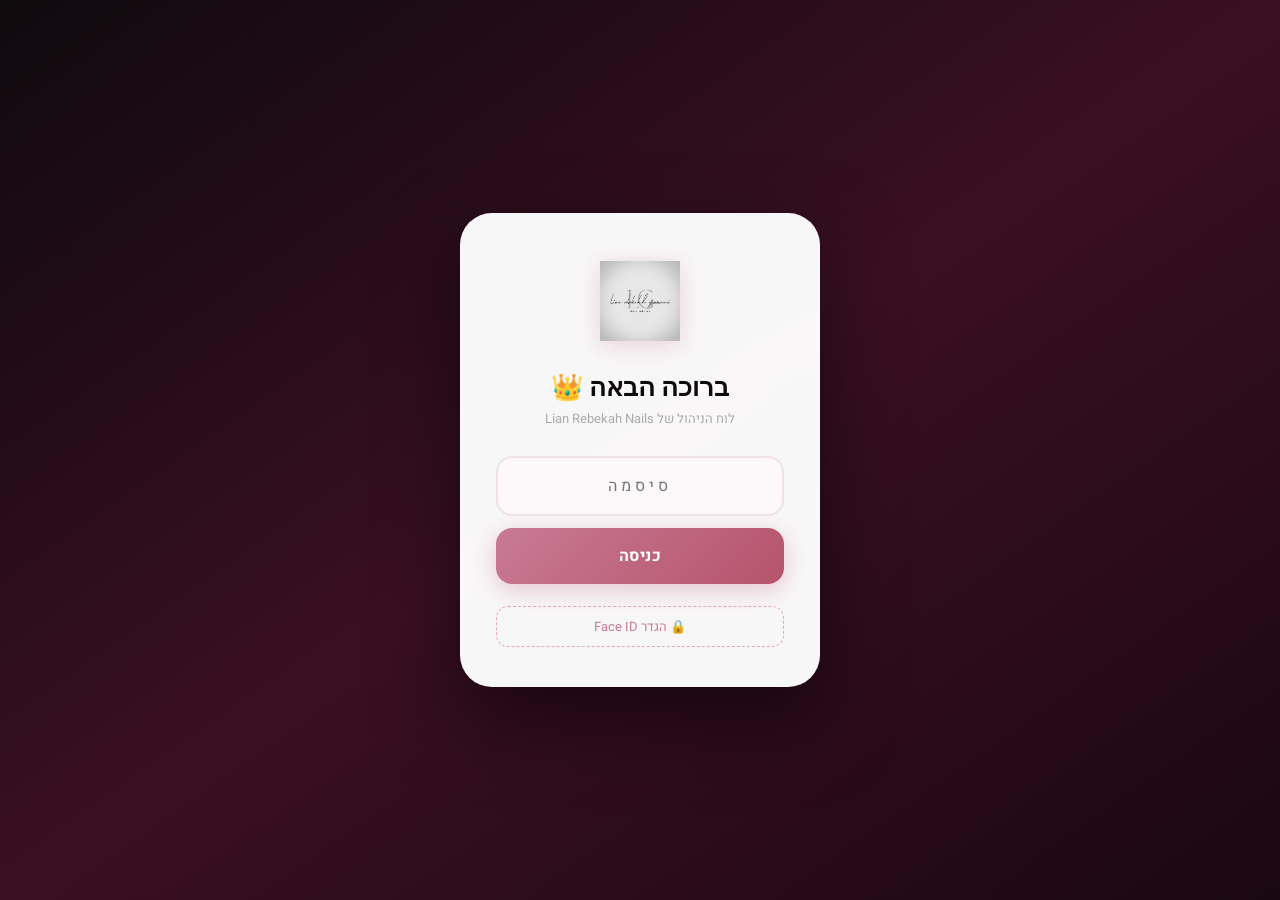
==== commit f05cc0d4: "redesign: modern admin UI, bottom nav mobile, new appt card layout, all appts visible in dashboard" ====
--- a/admin.html
+++ b/admin.html
@@ -2,145 +2,269 @@
 <html lang="he" dir="rtl">
 <head>
   <meta charset="UTF-8"/>
-  <meta name="viewport" content="width=device-width, initial-scale=1.0"/>
+  <meta name="viewport" content="width=device-width, initial-scale=1.0, viewport-fit=cover"/>
   <title>ניהול | Lian Rebekah Nails</title>
-  <link rel="stylesheet" href="style.css?v=3"/>
-  <link rel="stylesheet" href="booking.css?v=3"/>
-  <link href="https://fonts.googleapis.com/css2?family=Playfair+Display:ital,wght@0,400;0,700;1,400&family=Heebo:wght@300;400;600;700&display=swap" rel="stylesheet"/>
-  <meta name="theme-color" content="#c97a96"/>
+  <link rel="stylesheet" href="style.css?v=4"/>
+  <link rel="stylesheet" href="booking.css?v=5"/>
+  <link href="https://fonts.googleapis.com/css2?family=Playfair+Display:ital,wght@0,400;0,700;1,400&family=Heebo:wght@300;400;500;600;700&display=swap" rel="stylesheet"/>
+  <meta name="theme-color" content="#1a0810"/>
   <link rel="apple-touch-icon" href="Screenshot 2026-03-27 122808.png"/>
-  <meta name="apple-mobile-web-app-title" content="LR Nails Admin"/>
+  <meta name="apple-mobile-web-app-title" content="LR Nails"/>
   <meta name="apple-mobile-web-app-capable" content="yes"/>
+  <meta name="apple-mobile-web-app-status-bar-style" content="black-translucent"/>
 </head>
-<body class="booking-page admin-page">
-
-  <!-- LOGIN OVERLAY -->
-  <div class="login-overlay" id="loginOverlay" style="display:flex">
-    <div class="login-box">
-      <img src="Screenshot 2026-03-27 122808.png" alt="logo" style="height:70px;margin-bottom:20px;"/>
-      <h2>כניסה לניהול</h2>
+<body class="admin-page">
+
+  <!-- ══ LOGIN ══ -->
+  <div class="login-overlay" id="loginOverlay">
+    <div class="login-card">
+      <img src="Screenshot 2026-03-27 122808.png" alt="logo" class="login-logo"/>
+      <h2 class="login-title">ברוכה הבאה 👑</h2>
+      <p class="login-sub">לוח הניהול של Lian Rebekah Nails</p>
+
       <button id="biometricBtn" class="btn-biometric" style="display:none">
-        <svg viewBox="0 0 24 24" fill="none" stroke="currentColor" stroke-width="1.5" width="32" height="32">
+        <svg viewBox="0 0 24 24" fill="none" stroke="currentColor" stroke-width="1.5" width="28" height="28">
           <path d="M7 3H5a2 2 0 00-2 2v2M17 3h2a2 2 0 012 2v2M7 21H5a2 2 0 01-2-2v-2M17 21h2a2 2 0 002-2v-2"/>
           <circle cx="12" cy="12" r="3"/>
           <path d="M12 7v1M12 16v1M7 12h1M16 12h1"/>
         </svg>
         כניסה עם Face ID
       </button>
-      <div id="passSection">
-        <input type="password" id="passInput" placeholder="סיסמה" />
-        <button id="loginBtn" class="btn-confirm">כניסה</button>
-        <button id="setupBiometricBtn" class="btn-setup-biometric" style="display:none">🔒 שמור Face ID לכניסות מהירה</button>
-      </div>
-      <p class="login-err hidden" id="loginErr">סיסמה שגויה</p>
+
+      <div class="login-form" id="passSection">
+        <div class="login-input-wrap">
+          <input type="password" id="passInput" placeholder="סיסמה" autocomplete="current-password"/>
+        </div>
+        <button id="loginBtn" class="btn-login">כניסה</button>
+        <button id="setupBiometricBtn" class="btn-setup-biometric" style="display:none">🔒 הגדר Face ID</button>
+      </div>
+      <p class="login-err hidden" id="loginErr">סיסמה שגויה, נסי שוב</p>
     </div>
   </div>
 
-  <!-- ADMIN CONTENT -->
-  <div class="admin-wrap" id="adminWrap" style="display:none">
-
-    <!-- SIDEBAR -->
-    <aside class="admin-sidebar">
-      <button class="sidebar-toggle" id="sidebarToggle">
-        <span id="sidebarTitle">📊 לוח בקרה</span>
-        <span>☰</span>
-      </button>
-      <img src="Screenshot 2026-03-27 122808.png" alt="logo" class="admin-logo"/>
-      <nav class="admin-nav">
-        <button class="admin-nav-btn active" data-panel="dashboard">📊 לוח בקרה</button>
-        <button class="admin-nav-btn" data-panel="calendar">📅 יומן תורים</button>
-        <button class="admin-nav-btn" data-panel="appointments">📋 כל התורים</button>
-        <button class="admin-nav-btn" data-panel="settings">⚙️ הגדרות</button>
-        <button class="admin-nav-btn" data-panel="services">💅 שירותים</button>
+  <!-- ══ APP SHELL ══ -->
+  <div class="app-shell" id="adminWrap" style="display:none">
+
+    <!-- DESKTOP SIDEBAR -->
+    <aside class="sidebar" id="sidebar">
+      <div class="sidebar-header">
+        <img src="Screenshot 2026-03-27 122808.png" alt="logo" class="sidebar-logo"/>
+      </div>
+      <nav class="sidebar-nav">
+        <button class="snav-btn active" data-panel="dashboard">
+          <svg viewBox="0 0 24 24" fill="none" stroke="currentColor" stroke-width="1.8" width="20" height="20"><rect x="3" y="3" width="7" height="7" rx="1"/><rect x="14" y="3" width="7" height="7" rx="1"/><rect x="3" y="14" width="7" height="7" rx="1"/><rect x="14" y="14" width="7" height="7" rx="1"/></svg>
+          <span>לוח בקרה</span>
+        </button>
+        <button class="snav-btn" data-panel="calendar">
+          <svg viewBox="0 0 24 24" fill="none" stroke="currentColor" stroke-width="1.8" width="20" height="20"><rect x="3" y="4" width="18" height="18" rx="2"/><path d="M16 2v4M8 2v4M3 10h18"/></svg>
+          <span>יומן</span>
+        </button>
+        <button class="snav-btn" data-panel="appointments">
+          <svg viewBox="0 0 24 24" fill="none" stroke="currentColor" stroke-width="1.8" width="20" height="20"><path d="M9 5H7a2 2 0 00-2 2v12a2 2 0 002 2h10a2 2 0 002-2V7a2 2 0 00-2-2h-2"/><rect x="9" y="3" width="6" height="4" rx="1"/><path d="M9 12h6M9 16h4"/></svg>
+          <span>תורים</span>
+        </button>
+        <button class="snav-btn" data-panel="clients">
+          <svg viewBox="0 0 24 24" fill="none" stroke="currentColor" stroke-width="1.8" width="20" height="20"><circle cx="9" cy="7" r="4"/><path d="M3 21v-2a4 4 0 014-4h4a4 4 0 014 4v2"/><path d="M16 3.13a4 4 0 010 7.75M21 21v-2a4 4 0 00-3-3.87"/></svg>
+          <span>לקוחות</span>
+        </button>
+        <button class="snav-btn" data-panel="services">
+          <svg viewBox="0 0 24 24" fill="none" stroke="currentColor" stroke-width="1.8" width="20" height="20"><path d="M12 2l3.09 6.26L22 9.27l-5 4.87 1.18 6.88L12 17.77l-6.18 3.25L7 14.14 2 9.27l6.91-1.01L12 2z"/></svg>
+          <span>שירותים</span>
+        </button>
+        <button class="snav-btn" data-panel="settings">
+          <svg viewBox="0 0 24 24" fill="none" stroke="currentColor" stroke-width="1.8" width="20" height="20"><circle cx="12" cy="12" r="3"/><path d="M19.4 15a1.65 1.65 0 00.33 1.82l.06.06a2 2 0 010 2.83 2 2 0 01-2.83 0l-.06-.06a1.65 1.65 0 00-1.82-.33 1.65 1.65 0 00-1 1.51V21a2 2 0 01-4 0v-.09A1.65 1.65 0 009 19.4a1.65 1.65 0 00-1.82.33l-.06.06a2 2 0 01-2.83-2.83l.06-.06A1.65 1.65 0 004.68 15a1.65 1.65 0 00-1.51-1H3a2 2 0 010-4h.09A1.65 1.65 0 004.6 9a1.65 1.65 0 00-.33-1.82l-.06-.06a2 2 0 012.83-2.83l.06.06A1.65 1.65 0 009 4.68a1.65 1.65 0 001-1.51V3a2 2 0 014 0v.09a1.65 1.65 0 001 1.51 1.65 1.65 0 001.82-.33l.06-.06a2 2 0 012.83 2.83l-.06.06A1.65 1.65 0 0019.4 9a1.65 1.65 0 001.51 1H21a2 2 0 010 4h-.09a1.65 1.65 0 00-1.51 1z"/></svg>
+          <span>הגדרות</span>
+        </button>
       </nav>
-      <button class="admin-logout" id="logoutBtn">יציאה</button>
-      <a href="index.html" class="admin-home-btn">🏠 דף הבית</a>
+      <div class="sidebar-footer">
+        <a href="index.html" class="sidebar-home">
+          <svg viewBox="0 0 24 24" fill="none" stroke="currentColor" stroke-width="1.8" width="16" height="16"><path d="M3 9l9-7 9 7v11a2 2 0 01-2 2H5a2 2 0 01-2-2z"/><polyline points="9 22 9 12 15 12 15 22"/></svg>
+          דף הבית
+        </a>
+        <button class="sidebar-logout" id="logoutBtn">
+          <svg viewBox="0 0 24 24" fill="none" stroke="currentColor" stroke-width="1.8" width="16" height="16"><path d="M9 21H5a2 2 0 01-2-2V5a2 2 0 012-2h4M16 17l5-5-5-5M21 12H9"/></svg>
+          יציאה
+        </button>
+      </div>
     </aside>
 
-    <!-- MAIN CONTENT -->
-    <main class="admin-main">
-
-      <!-- DASHBOARD -->
-      <div class="admin-panel active" id="panel-dashboard">
-        <h1 class="admin-title">לוח בקרה</h1>
-        <div class="dash-stats">
-          <div class="dash-stat">
-            <span class="dash-stat-num" id="statToday">0</span>
-            <p>תורים היום</p>
-          </div>
-          <div class="dash-stat">
-            <span class="dash-stat-num" id="statWeek">0</span>
-            <p>תורים השבוע</p>
-          </div>
-          <div class="dash-stat">
-            <span class="dash-stat-num" id="statTotal">0</span>
-            <p>סה"כ תורים</p>
-          </div>
-          <div class="dash-stat">
-            <span class="dash-stat-num" id="statPending">0</span>
-            <p>ממתינים לאישור</p>
-          </div>
-        </div>
-        <h2 class="admin-section-title">תורים להיום</h2>
-        <div id="todayList" class="appt-list"></div>
-        <h2 class="admin-section-title" style="margin-top:32px">תורים מחר</h2>
-        <div id="tomorrowList" class="appt-list"></div>
-        <h2 class="admin-section-title" style="margin-top:32px">תורים קרובים (7 ימים)</h2>
-        <div id="upcomingList" class="appt-list"></div>
-      </div>
-
-      <!-- CALENDAR -->
-      <div class="admin-panel" id="panel-calendar">
-        <h1 class="admin-title">יומן תורים</h1>
-        <div class="admin-cal-wrap">
-          <div class="cal-header">
-            <button id="adminPrevMonth">&#8250;</button>
-            <span id="adminCalTitle"></span>
-            <button id="adminNextMonth">&#8249;</button>
+    <!-- MAIN -->
+    <main class="app-main">
+
+      <!-- MOBILE TOPBAR -->
+      <header class="mobile-topbar">
+        <img src="Screenshot 2026-03-27 122808.png" alt="logo" class="topbar-logo"/>
+        <span class="topbar-title" id="topbarTitle">לוח בקרה</span>
+        <button class="topbar-sync" onclick="syncSheets()" title="סנכרן">
+          <svg viewBox="0 0 24 24" fill="none" stroke="currentColor" stroke-width="2" width="20" height="20"><polyline points="23 4 23 10 17 10"/><polyline points="1 20 1 14 7 14"/><path d="M3.51 9a9 9 0 0114.85-3.36L23 10M1 14l4.64 4.36A9 9 0 0020.49 15"/></svg>
+        </button>
+      </header>
+
+      <!-- ── DASHBOARD ── -->
+      <div class="panel active" id="panel-dashboard">
+        <div class="panel-header">
+          <h1 class="panel-title">לוח בקרה</h1>
+          <button class="btn-icon-round" onclick="syncSheets()" title="סנכרן">
+            <svg viewBox="0 0 24 24" fill="none" stroke="currentColor" stroke-width="2" width="18" height="18"><polyline points="23 4 23 10 17 10"/><polyline points="1 20 1 14 7 14"/><path d="M3.51 9a9 9 0 0114.85-3.36L23 10M1 14l4.64 4.36A9 9 0 0020.49 15"/></svg>
+          </button>
+        </div>
+
+        <div class="stats-grid">
+          <div class="stat-card stat-today">
+            <div class="stat-icon">📅</div>
+            <span class="stat-num" id="statToday">0</span>
+            <p>היום</p>
+          </div>
+          <div class="stat-card stat-week">
+            <div class="stat-icon">📆</div>
+            <span class="stat-num" id="statWeek">0</span>
+            <p>השבוע</p>
+          </div>
+          <div class="stat-card stat-pending">
+            <div class="stat-icon">⏳</div>
+            <span class="stat-num" id="statPending">0</span>
+            <p>ממתינות</p>
+          </div>
+          <div class="stat-card stat-revenue">
+            <div class="stat-icon">💰</div>
+            <span class="stat-num stat-num-sm" id="statRevenue">₪0</span>
+            <p>החודש</p>
+          </div>
+          <div class="stat-card stat-total">
+            <div class="stat-icon">📊</div>
+            <span class="stat-num" id="statTotal">0</span>
+            <p>סה&quot;כ</p>
+          </div>
+        </div>
+
+        <div class="search-bar-wrap">
+          <div class="search-bar">
+            <svg viewBox="0 0 24 24" fill="none" stroke="currentColor" stroke-width="2" width="18" height="18"><circle cx="11" cy="11" r="8"/><path d="M21 21l-4.35-4.35"/></svg>
+            <input type="text" id="dashSearch" placeholder="חיפוש לפי שם או טלפון..."/>
+          </div>
+          <div id="dashSearchResults" class="appt-list" style="margin-top:10px"></div>
+        </div>
+
+        <section class="dash-section">
+          <div class="section-label">
+            <span class="section-dot dot-today"></span>
+            תורים להיום
+          </div>
+          <div id="todayList" class="appt-list"></div>
+        </section>
+
+        <section class="dash-section">
+          <div class="section-label">
+            <span class="section-dot dot-tomorrow"></span>
+            תורים מחר
+          </div>
+          <div id="tomorrowList" class="appt-list"></div>
+        </section>
+
+        <section class="dash-section">
+          <div class="section-label">
+            <span class="section-dot dot-week"></span>
+            7 ימים קרובים
+          </div>
+          <div id="upcomingList" class="appt-list"></div>
+        </section>
+
+        <section class="dash-section">
+          <div class="section-label">
+            <span class="section-dot" style="background:#c97a96"></span>
+            כל התורים
+          </div>
+          <div id="allApptsDashList" class="appt-list"></div>
+        </section>
+      </div>
+
+      <!-- ── CALENDAR ── -->
+      <div class="panel" id="panel-calendar">
+        <div class="panel-header">
+          <h1 class="panel-title">יומן תורים</h1>
+        </div>
+        <div class="cal-card">
+          <div class="cal-nav">
+            <button class="cal-nav-btn" id="adminPrevMonth">&#8250;</button>
+            <span class="cal-month-title" id="adminCalTitle"></span>
+            <button class="cal-nav-btn" id="adminNextMonth">&#8249;</button>
           </div>
           <div class="cal-days-header">
-            <span>א'</span><span>ב'</span><span>ג'</span><span>ד'</span><span>ה'</span><span>ו'</span><span>ש'</span>
+            <span>א׳</span><span>ב׳</span><span>ג׳</span><span>ד׳</span><span>ה׳</span><span>ו׳</span><span>ש׳</span>
           </div>
           <div class="cal-grid" id="adminCalGrid"></div>
         </div>
-        <div class="admin-day-view" id="adminDayView">
-          <h2 id="adminDayTitle">בחרי יום לצפייה</h2>
+        <div class="day-view-card" id="adminDayView">
+          <div class="day-view-header">
+            <h2 id="adminDayTitle">בחרי יום לצפייה</h2>
+            <button class="btn-block-day" id="blockDayBtn">🚫 חסום</button>
+          </div>
           <div id="adminDayAppts" class="appt-list"></div>
-          <button class="btn-block-day" id="blockDayBtn">🚫 חסום יום זה</button>
-        </div>
-      </div>
-
-      <!-- ALL APPOINTMENTS -->
-      <div class="admin-panel" id="panel-appointments">
-        <h1 class="admin-title">כל התורים</h1>
-        <div class="appt-filters">
-          <select id="filterStatus">
+        </div>
+      </div>
+
+      <!-- ── ALL APPOINTMENTS ── -->
+      <div class="panel" id="panel-appointments">
+        <div class="panel-header">
+          <h1 class="panel-title">כל התורים</h1>
+        </div>
+        <div class="filters-bar">
+          <select id="filterStatus" class="filter-select">
             <option value="all">כל הסטטוסים</option>
             <option value="pending">ממתין</option>
             <option value="confirmed">מאושר</option>
             <option value="completed">הושלם</option>
             <option value="cancelled">בוטל</option>
           </select>
-          <input type="date" id="filterDate" placeholder="סנן לפי תאריך"/>
-          <button class="btn-clear-filter" id="clearFilter">נקה סינון</button>
+          <input type="date" id="filterDate" class="filter-date"/>
+          <button class="btn-clear" id="clearFilter">נקה</button>
         </div>
         <div id="allApptList" class="appt-list"></div>
       </div>
 
-      <!-- SETTINGS -->
-      <div class="admin-panel" id="panel-settings">
-        <h1 class="admin-title">הגדרות</h1>
-
-        <div class="settings-section">
-          <h2>שעות עבודה</h2>
-          <div class="work-days" id="workDaysEditor"></div>
-        </div>
-
-        <div class="settings-section">
-          <h2>הגדרות כלליות</h2>
-          <div class="form-group">
-            <label>מרווח בין תורים (דקות)</label>
-            <select id="slotInterval">
+      <!-- ── CLIENTS ── -->
+      <div class="panel" id="panel-clients">
+        <div class="panel-header">
+          <h1 class="panel-title">לקוחות</h1>
+        </div>
+        <div class="search-bar-wrap">
+          <div class="search-bar">
+            <svg viewBox="0 0 24 24" fill="none" stroke="currentColor" stroke-width="2" width="18" height="18"><circle cx="11" cy="11" r="8"/><path d="M21 21l-4.35-4.35"/></svg>
+            <input type="text" id="clientSearch" placeholder="חיפוש לפי שם או טלפון..."/>
+          </div>
+        </div>
+        <div id="clientsList" class="clients-list"></div>
+      </div>
+
+      <!-- ── SERVICES ── -->
+      <div class="panel" id="panel-services">
+        <div class="panel-header">
+          <h1 class="panel-title">שירותים</h1>
+        </div>
+        <div id="servicesEditor" class="services-editor"></div>
+        <button class="btn-add-service" id="addServiceBtn">
+          <svg viewBox="0 0 24 24" fill="none" stroke="currentColor" stroke-width="2.5" width="18" height="18"><line x1="12" y1="5" x2="12" y2="19"/><line x1="5" y1="12" x2="19" y2="12"/></svg>
+          הוסף שירות
+        </button>
+        <button class="btn-primary" id="saveServices" style="margin-top:12px;width:100%">שמור שירותים ✓</button>
+      </div>
+
+      <!-- ── SETTINGS ── -->
+      <div class="panel" id="panel-settings">
+        <div class="panel-header">
+          <h1 class="panel-title">הגדרות</h1>
+        </div>
+
+        <div class="settings-card">
+          <h3 class="settings-card-title">שעות עבודה</h3>
+          <div id="workDaysEditor"></div>
+        </div>
+
+        <div class="settings-card">
+          <h3 class="settings-card-title">כלליות</h3>
+          <div class="form-field">
+            <label>מרווח בין תורים</label>
+            <select id="slotInterval" class="field-input">
               <option value="15">15 דקות</option>
               <option value="30">30 דקות</option>
               <option value="45">45 דקות</option>
@@ -150,44 +274,57 @@
               <option value="120">120 דקות</option>
             </select>
           </div>
-          <div class="form-group">
-            <label>מספר וואטסאפ (לקבלת התראות)</label>
-            <input type="text" id="waPhoneInput" placeholder="972XXXXXXXXX"/>
-          </div>
-          <div class="form-group">
+          <div class="form-field">
+            <label>מספר וואטסאפ</label>
+            <input type="tel" id="waPhoneInput" placeholder="972XXXXXXXXX" class="field-input"/>
+          </div>
+          <div class="form-field">
             <label>סיסמת ניהול</label>
-            <input type="password" id="newPassInput" placeholder="סיסמה חדשה"/>
-          </div>
-        </div>
-
-        <div class="settings-section">
-          <h2>תאריכים חסומים</h2>
-          <div class="blocked-dates-wrap">
-            <div class="form-group" style="flex-direction:row;gap:12px;align-items:center">
-              <input type="date" id="blockDateInput"/>
-              <button class="btn-add-block" id="addBlockDate">+ חסום תאריך</button>
-            </div>
-            <div id="blockedDatesList" class="blocked-list"></div>
-          </div>
-        </div>
-
-        <button class="btn-confirm" id="saveSettings">שמור הגדרות ✓</button>
-        <p class="save-msg hidden" id="saveMsg">✅ נשמר בהצלחה!</p>
-      </div>
-
-      <!-- SERVICES -->
-      <div class="admin-panel" id="panel-services">
-        <h1 class="admin-title">ניהול שירותים</h1>
-        <div id="servicesEditor" class="services-editor"></div>
-        <button class="btn-add-service" id="addServiceBtn">+ הוסף שירות</button>
-        <button class="btn-confirm" id="saveServices" style="margin-top:16px">שמור שירותים ✓</button>
-        <p class="save-msg hidden" id="saveSvcMsg">✅ נשמר בהצלחה!</p>
+            <input type="password" id="newPassInput" placeholder="סיסמה חדשה" class="field-input"/>
+          </div>
+        </div>
+
+        <div class="settings-card">
+          <h3 class="settings-card-title">תאריכים חסומים</h3>
+          <div class="block-date-row">
+            <input type="date" id="blockDateInput" class="field-input"/>
+            <button class="btn-primary" id="addBlockDate">+ חסום</button>
+          </div>
+          <div id="blockedDatesList" class="blocked-list"></div>
+        </div>
+
+        <button class="btn-primary" id="saveSettings" style="width:100%;margin-top:8px">שמור הגדרות ✓</button>
       </div>
 
     </main>
-  </div>
+
+    <!-- MOBILE BOTTOM NAV -->
+    <nav class="bottom-nav">
+      <button class="bnav-btn active" data-panel="dashboard">
+        <svg viewBox="0 0 24 24" fill="none" stroke="currentColor" stroke-width="1.8" width="22" height="22"><rect x="3" y="3" width="7" height="7" rx="1"/><rect x="14" y="3" width="7" height="7" rx="1"/><rect x="3" y="14" width="7" height="7" rx="1"/><rect x="14" y="14" width="7" height="7" rx="1"/></svg>
+        <span>בקרה</span>
+      </button>
+      <button class="bnav-btn" data-panel="calendar">
+        <svg viewBox="0 0 24 24" fill="none" stroke="currentColor" stroke-width="1.8" width="22" height="22"><rect x="3" y="4" width="18" height="18" rx="2"/><path d="M16 2v4M8 2v4M3 10h18"/></svg>
+        <span>יומן</span>
+      </button>
+      <button class="bnav-btn" data-panel="appointments">
+        <svg viewBox="0 0 24 24" fill="none" stroke="currentColor" stroke-width="1.8" width="22" height="22"><path d="M9 5H7a2 2 0 00-2 2v12a2 2 0 002 2h10a2 2 0 002-2V7a2 2 0 00-2-2h-2"/><rect x="9" y="3" width="6" height="4" rx="1"/><path d="M9 12h6M9 16h4"/></svg>
+        <span>תורים</span>
+      </button>
+      <button class="bnav-btn" data-panel="clients">
+        <svg viewBox="0 0 24 24" fill="none" stroke="currentColor" stroke-width="1.8" width="22" height="22"><circle cx="9" cy="7" r="4"/><path d="M3 21v-2a4 4 0 014-4h4a4 4 0 014 4v2"/></svg>
+        <span>לקוחות</span>
+      </button>
+      <button class="bnav-btn" data-panel="settings">
+        <svg viewBox="0 0 24 24" fill="none" stroke="currentColor" stroke-width="1.8" width="22" height="22"><circle cx="12" cy="12" r="3"/><path d="M19.4 15a1.65 1.65 0 00.33 1.82l.06.06a2 2 0 010 2.83 2 2 0 01-2.83 0l-.06-.06a1.65 1.65 0 00-1.82-.33 1.65 1.65 0 00-1 1.51V21a2 2 0 01-4 0v-.09A1.65 1.65 0 009 19.4a1.65 1.65 0 00-1.82.33l-.06.06a2 2 0 01-2.83-2.83l.06-.06A1.65 1.65 0 004.68 15a1.65 1.65 0 00-1.51-1H3a2 2 0 010-4h.09A1.65 1.65 0 004.6 9a1.65 1.65 0 00-.33-1.82l-.06-.06a2 2 0 012.83-2.83l.06.06A1.65 1.65 0 009 4.68a1.65 1.65 0 001-1.51V3a2 2 0 014 0v.09a1.65 1.65 0 001 1.51 1.65 1.65 0 001.82-.33l.06-.06a2 2 0 012.83 2.83l-.06.06A1.65 1.65 0 0019.4 9a1.65 1.65 0 001.51 1H21a2 2 0 010 4h-.09a1.65 1.65 0 00-1.51 1z"/></svg>
+        <span>הגדרות</span>
+      </button>
+    </nav>
+
+  </div><!-- /app-shell -->
 
   <script src="booking.js" defer></script>
-  <script src="admin-ui.js?v=13" defer></script>
+  <script src="admin-ui.js?v=15" defer></script>
 </body>
 </html>
--- a/booking.css
+++ b/booking.css
@@ -255,6 +255,18 @@
 }
 .btn-back:hover { border-color: var(--pink); color: var(--dark-pink); }
 
+.confirm-status-badge {
+  display: inline-block;
+  background: #fff3cd;
+  color: #856404;
+  border: 1.5px solid #ffc107;
+  padding: 8px 20px;
+  border-radius: 50px;
+  font-size: 14px;
+  font-weight: 600;
+  margin-bottom: 20px;
+}
+
 /* ── CONFIRMATION ── */
 .confirm-wrap { text-align: center; padding: 20px 0; }
 .confirm-icon { font-size: 64px; margin-bottom: 16px; }
@@ -310,194 +322,589 @@
 /* ── ADMIN LOGIN ── */
 .login-overlay {
   position: fixed; inset: 0;
-  background: linear-gradient(135deg, #1a0810 0%, #4a1528 100%);
+  background: linear-gradient(145deg, #0f0a0d 0%, #3a0f22 50%, #1a0810 100%);
   display: flex; align-items: center; justify-content: center;
   z-index: 9999;
-}
-.login-box {
-  background: #fff;
-  border-radius: 28px;
-  padding: 48px 40px;
+  padding: 20px;
+}
+.login-card {
+  background: rgba(255,255,255,0.97);
+  backdrop-filter: blur(20px);
+  border-radius: 32px;
+  padding: 48px 36px 40px;
   text-align: center;
-  width: 340px;
-  box-shadow: 0 20px 60px rgba(0,0,0,0.4);
-}
-.login-box h2 { font-family: 'Playfair Display', serif; font-size: 26px; color: var(--dark); margin-bottom: 24px; }
-.login-box input {
-  width: 100%; padding: 14px 16px;
-  border: 2px solid #f0e0e8; border-radius: 14px;
-  font-size: 16px; font-family: 'Heebo', sans-serif;
-  margin-bottom: 16px; outline: none; text-align: center;
+  width: 100%;
+  max-width: 360px;
+  box-shadow: 0 32px 80px rgba(0,0,0,0.5);
+}
+.login-logo {
+  height: 80px;
+  object-fit: contain;
+  margin-bottom: 20px;
+  filter: drop-shadow(0 4px 12px rgba(201,122,150,0.3));
+}
+.login-title {
+  font-family: 'Playfair Display', serif;
+  font-size: 26px;
+  color: var(--dark);
+  margin-bottom: 6px;
+}
+.login-sub { font-size: 13px; color: #aaa; margin-bottom: 28px; }
+.login-form { display: flex; flex-direction: column; gap: 12px; }
+.login-input-wrap {
+  position: relative;
+}
+.login-input-wrap input {
+  width: 100%;
+  padding: 16px 20px;
+  border: 2px solid #f0e0e8;
+  border-radius: 16px;
+  font-size: 16px;
+  font-family: 'Heebo', sans-serif;
+  outline: none;
+  text-align: center;
   direction: ltr;
-}
-.login-box input:focus { border-color: var(--dark-pink); }
-.login-box .btn-confirm { width: 100%; }
-.login-err { color: #e05; font-size: 13px; margin-top: 8px; }
-
-/* ── ADMIN LAYOUT ── */
-.admin-wrap { display: flex; min-height: 100vh; }
-.admin-sidebar {
-  width: 220px;
-  background: var(--dark);
+  letter-spacing: 4px;
+  transition: border-color 0.2s, box-shadow 0.2s;
+  background: #fdf8fa;
+}
+.login-input-wrap input:focus {
+  border-color: var(--dark-pink);
+  box-shadow: 0 0 0 4px rgba(201,122,150,0.12);
+  background: #fff;
+}
+.btn-login {
+  width: 100%;
+  padding: 16px;
+  background: linear-gradient(135deg, var(--dark-pink), var(--rose));
+  color: #fff;
+  border: none;
+  border-radius: 16px;
+  font-size: 16px;
+  font-weight: 700;
+  font-family: 'Heebo', sans-serif;
+  cursor: pointer;
+  transition: all 0.2s;
+  box-shadow: 0 6px 24px rgba(201,122,150,0.4);
+  letter-spacing: 0.5px;
+}
+.btn-login:hover { transform: translateY(-2px); box-shadow: 0 10px 32px rgba(201,122,150,0.5); }
+.btn-login:active { transform: translateY(0); }
+.login-err { color: #e05; font-size: 13px; margin-top: 4px; font-weight: 500; }
+
+/* ── APP SHELL ── */
+.admin-page { cursor: default; background: #f4eff2; }
+.app-shell {
+  display: flex;
+  min-height: 100vh;
+  min-height: 100dvh;
+}
+
+/* ── SIDEBAR ── */
+.sidebar {
+  width: 230px;
+  background: linear-gradient(180deg, #1a0810 0%, #2d0f1e 100%);
   display: flex;
   flex-direction: column;
-  padding: 28px 16px;
+  padding: 28px 14px 24px;
   position: fixed;
   top: 0; right: 0; bottom: 0;
   z-index: 100;
-}
-.admin-logo { height: 55px; object-fit: contain; margin-bottom: 32px; align-self: center; }
-.admin-nav { display: flex; flex-direction: column; gap: 6px; flex: 1; }
-.admin-nav-btn {
-  background: none; border: none;
-  color: rgba(255,255,255,0.6);
-  padding: 12px 16px;
-  border-radius: 12px;
+  border-left: 1px solid rgba(255,255,255,0.06);
+}
+.sidebar-header {
+  display: flex;
+  justify-content: center;
+  margin-bottom: 32px;
+  padding-bottom: 24px;
+  border-bottom: 1px solid rgba(255,255,255,0.08);
+}
+.sidebar-logo { height: 60px; object-fit: contain; }
+.sidebar-nav { display: flex; flex-direction: column; gap: 4px; flex: 1; }
+.snav-btn {
+  display: flex;
+  align-items: center;
+  gap: 12px;
+  background: none;
+  border: none;
+  color: rgba(255,255,255,0.5);
+  padding: 13px 16px;
+  border-radius: 14px;
   text-align: right;
   font-size: 14px;
   font-family: 'Heebo', sans-serif;
-  cursor: pointer;
-  transition: all 0.2s;
-}
-.admin-nav-btn:hover { background: rgba(255,255,255,0.08); color: #fff; }
-.admin-nav-btn.active { background: var(--dark-pink); color: #fff; }
-.admin-logout {
-  background: none; border: 1px solid rgba(255,255,255,0.15);
-  color: rgba(255,255,255,0.4); padding: 10px;
-  border-radius: 10px; cursor: pointer; font-family: 'Heebo', sans-serif;
-  font-size: 13px; transition: all 0.2s;
-}
-.admin-logout:hover { border-color: #e05; color: #e05; }
-
-.admin-main {
+  font-weight: 500;
+  cursor: pointer;
+  transition: all 0.2s;
+  width: 100%;
+}
+.snav-btn svg { flex-shrink: 0; opacity: 0.6; transition: opacity 0.2s; }
+.snav-btn:hover { background: rgba(255,255,255,0.07); color: rgba(255,255,255,0.85); }
+.snav-btn:hover svg { opacity: 1; }
+.snav-btn.active {
+  background: linear-gradient(135deg, rgba(201,122,150,0.25), rgba(201,122,150,0.12));
+  color: #fff;
+  border: 1px solid rgba(201,122,150,0.3);
+}
+.snav-btn.active svg { opacity: 1; stroke: var(--pink); }
+.sidebar-footer {
+  display: flex;
+  flex-direction: column;
+  gap: 8px;
+  padding-top: 20px;
+  border-top: 1px solid rgba(255,255,255,0.08);
+}
+.sidebar-home, .sidebar-logout {
+  display: flex;
+  align-items: center;
+  gap: 8px;
+  padding: 10px 14px;
+  border-radius: 12px;
+  font-size: 13px;
+  font-family: 'Heebo', sans-serif;
+  cursor: pointer;
+  transition: all 0.2s;
+  text-decoration: none;
+}
+.sidebar-home { color: rgba(255,255,255,0.4); border: none; background: none; }
+.sidebar-home:hover { color: #fff; background: rgba(255,255,255,0.07); }
+.sidebar-logout { color: rgba(255,100,100,0.6); border: none; background: none; }
+.sidebar-logout:hover { color: #ff6464; background: rgba(255,100,100,0.08); }
+
+/* ── MAIN AREA ── */
+.app-main {
   flex: 1;
-  margin-right: 220px;
-  padding: 40px 36px;
-  background: #f8f2f5;
+  margin-right: 230px;
+  background: #f4eff2;
   min-height: 100vh;
-}
-.admin-panel { display: none; }
-.admin-panel.active { display: block; }
-.admin-title {
+  min-height: 100dvh;
+  padding: 32px 28px 40px;
+}
+
+/* ── MOBILE TOPBAR (hidden on desktop) ── */
+.mobile-topbar { display: none; }
+
+/* ── BOTTOM NAV (hidden on desktop) ── */
+.bottom-nav { display: none; }
+
+/* ── PANELS ── */
+.panel { display: none; }
+.panel.active { display: block; }
+.panel-header {
+  display: flex;
+  align-items: center;
+  justify-content: space-between;
+  margin-bottom: 24px;
+}
+.panel-title {
   font-family: 'Playfair Display', serif;
-  font-size: 32px;
-  color: var(--dark);
-  margin-bottom: 28px;
-}
-.admin-section-title { font-size: 18px; color: var(--dark); font-weight: 600; margin-bottom: 14px; }
-
-/* ── DASHBOARD STATS ── */
-.dash-stats { display: grid; grid-template-columns: repeat(4, 1fr); gap: 16px; margin-bottom: 36px; }
-.dash-stat {
-  background: #fff;
-  border-radius: 18px;
-  padding: 24px 20px;
+  font-size: 28px;
+  color: var(--dark);
+  font-weight: 700;
+}
+.btn-icon-round {
+  width: 40px; height: 40px;
+  border-radius: 50%;
+  background: #fff;
+  border: none;
+  display: flex; align-items: center; justify-content: center;
+  cursor: pointer;
+  box-shadow: 0 2px 10px rgba(200,120,150,0.12);
+  color: var(--dark-pink);
+  transition: all 0.2s;
+}
+.btn-icon-round:hover { background: var(--dark-pink); color: #fff; transform: rotate(180deg); }
+
+/* ── STATS GRID ── */
+.stats-grid {
+  display: grid;
+  grid-template-columns: repeat(5, 1fr);
+  gap: 14px;
+  margin-bottom: 24px;
+}
+.stat-card {
+  background: #fff;
+  border-radius: 20px;
+  padding: 20px 16px;
   text-align: center;
   box-shadow: 0 2px 16px rgba(200,120,150,0.08);
-}
-.dash-stat-num {
+  position: relative;
+  overflow: hidden;
+  transition: transform 0.2s;
+}
+.stat-card:hover { transform: translateY(-3px); }
+.stat-card::before {
+  content: '';
+  position: absolute;
+  top: 0; right: 0; left: 0;
+  height: 3px;
+}
+.stat-today::before  { background: linear-gradient(90deg, #c97a96, #e8a4b8); }
+.stat-week::before   { background: linear-gradient(90deg, #7a9cc9, #a4c4e8); }
+.stat-pending::before { background: linear-gradient(90deg, #f0a500, #ffc84a); }
+.stat-revenue::before { background: linear-gradient(90deg, #25D366, #5de88a); }
+.stat-total::before  { background: linear-gradient(90deg, #9b59b6, #c39bd3); }
+.stat-icon { font-size: 22px; margin-bottom: 8px; }
+.stat-num {
   display: block;
   font-family: 'Playfair Display', serif;
-  font-size: 42px;
-  color: var(--dark-pink);
+  font-size: 36px;
+  color: var(--dark);
   font-weight: 700;
   line-height: 1;
-  margin-bottom: 8px;
-}
-.dash-stat p { font-size: 13px; color: #aaa; }
+  margin-bottom: 6px;
+}
+.stat-num-sm { font-size: 24px; }
+.stat-card p { font-size: 12px; color: #aaa; font-weight: 500; }
+
+/* ── SEARCH BAR ── */
+.search-bar-wrap { margin-bottom: 24px; }
+.search-bar {
+  display: flex;
+  align-items: center;
+  gap: 10px;
+  background: #fff;
+  border: 2px solid #f0e0e8;
+  border-radius: 16px;
+  padding: 12px 16px;
+  transition: border-color 0.2s, box-shadow 0.2s;
+}
+.search-bar:focus-within {
+  border-color: var(--dark-pink);
+  box-shadow: 0 0 0 4px rgba(201,122,150,0.1);
+}
+.search-bar svg { color: #bbb; flex-shrink: 0; }
+.search-bar input {
+  flex: 1;
+  border: none;
+  outline: none;
+  font-size: 14px;
+  font-family: 'Heebo', sans-serif;
+  color: var(--dark);
+  background: transparent;
+  direction: rtl;
+}
+.search-bar input::placeholder { color: #bbb; }
+
+/* ── DASH SECTIONS ── */
+.dash-section { margin-bottom: 28px; }
+.section-label {
+  display: flex;
+  align-items: center;
+  gap: 8px;
+  font-size: 15px;
+  font-weight: 700;
+  color: var(--dark);
+  margin-bottom: 12px;
+}
+.section-toggle {
+  width: 100%;
+  background: none;
+  border: none;
+  cursor: pointer;
+  font-family: 'Heebo', sans-serif;
+  justify-content: space-between;
+  padding: 0;
+}
+.section-dot {
+  width: 8px; height: 8px;
+  border-radius: 50%;
+  flex-shrink: 0;
+}
+.dot-today { background: var(--dark-pink); }
+.dot-tomorrow { background: #7a9cc9; }
+.dot-week { background: #f0a500; }
 
 /* ── APPOINTMENT CARDS ── */
-.appt-list { display: flex; flex-direction: column; gap: 12px; }
+.appt-list { display: flex; flex-direction: column; gap: 10px; }
 .appt-card {
   background: #fff;
-  border-radius: 16px;
-  padding: 18px 20px;
+  border-radius: 18px;
+  padding: 0;
   box-shadow: 0 2px 12px rgba(200,120,150,0.07);
   border-right: 4px solid #e0e0e0;
-}
-.appt-card.status-pending { border-right-color: #f0a500; }
+  overflow: hidden;
+  transition: transform 0.15s, box-shadow 0.15s;
+}
+.appt-card:hover { transform: translateY(-2px); box-shadow: 0 6px 24px rgba(200,120,150,0.13); }
+.appt-card.status-pending  { border-right-color: #f0a500; }
 .appt-card.status-confirmed { border-right-color: #25D366; }
 .appt-card.status-completed { border-right-color: #aaa; }
-.appt-card.status-cancelled { border-right-color: #e05; opacity: 0.6; }
-.appt-card-top { display: flex; justify-content: space-between; align-items: center; margin-bottom: 8px; }
-.appt-service { font-weight: 700; font-size: 16px; color: var(--dark); }
-.appt-status { font-size: 12px; font-weight: 700; letter-spacing: 1px; }
-.appt-date { font-size: 13px; color: var(--dark-pink); font-weight: 600; margin-bottom: 6px; display: block; }
-.appt-card-info { display: flex; flex-wrap: wrap; gap: 12px; font-size: 13px; color: #666; margin-bottom: 14px; }
-.appt-card-info a { color: var(--dark-pink); text-decoration: none; }
-.appt-card-actions { display: flex; gap: 8px; flex-wrap: wrap; }
+.appt-card.status-cancelled { border-right-color: #e05; opacity: 0.55; }
+
+.appt-card-main {
+  display: flex;
+  gap: 0;
+  padding: 14px 16px;
+}
+.appt-card-left {
+  display: flex;
+  flex-direction: column;
+  align-items: center;
+  gap: 8px;
+  min-width: 64px;
+  padding-left: 14px;
+  border-left: 1px solid #f5f0f3;
+  margin-left: 14px;
+}
+.appt-time-badge {
+  font-size: 18px;
+  font-weight: 800;
+  color: var(--dark);
+  font-family: 'Heebo', sans-serif;
+  letter-spacing: -0.5px;
+  direction: ltr;
+}
+.appt-status-pill {
+  font-size: 10px;
+  font-weight: 700;
+  padding: 3px 8px;
+  border-radius: 20px;
+  white-space: nowrap;
+  letter-spacing: 0.3px;
+}
+.appt-card-body { flex: 1; min-width: 0; }
+.appt-date { font-size: 11px; color: var(--dark-pink); font-weight: 700; margin-bottom: 3px; letter-spacing: 0.3px; }
+.appt-client-name { font-size: 16px; font-weight: 700; color: var(--dark); margin-bottom: 3px; }
+.appt-service-name { font-size: 13px; color: #888; margin-bottom: 4px; }
+.appt-phone {
+  display: inline-block;
+  font-size: 13px;
+  color: var(--dark-pink);
+  text-decoration: none;
+  font-weight: 600;
+  direction: ltr;
+}
+.appt-notes { font-size: 12px; color: #aaa; margin-top: 4px; }
+
+.appt-card-actions {
+  display: flex;
+  gap: 6px;
+  flex-wrap: wrap;
+  padding: 10px 16px 12px;
+  border-top: 1px solid #f8f3f6;
+  background: #fdf9fb;
+}
 .act-btn {
-  padding: 7px 14px; border-radius: 20px; border: none;
-  font-size: 12px; font-weight: 600; cursor: pointer;
-  font-family: 'Heebo', sans-serif; transition: all 0.2s;
-}
-.act-btn.confirm { background: #e8f8ef; color: #25D366; }
-.act-btn.confirm:hover { background: #25D366; color: #fff; }
-.act-btn.complete { background: #f0f0f0; color: #666; }
-.act-btn.complete:hover { background: #666; color: #fff; }
-.act-btn.cancel { background: #ffe8e8; color: #e05; }
-.act-btn.cancel:hover { background: #e05; color: #fff; }
-.act-btn.wa { background: #e8f8ef; color: #25D366; }
-.act-btn.wa:hover { background: #25D366; color: #fff; }
-.act-btn.del { background: #f5f5f5; color: #bbb; }
-.act-btn.del:hover { background: #e05; color: #fff; }
-.empty-msg { color: #bbb; font-size: 14px; text-align: center; padding: 24px 0; }
+  padding: 8px 14px;
+  border-radius: 10px;
+  border: none;
+  font-size: 12px;
+  font-weight: 700;
+  cursor: pointer;
+  font-family: 'Heebo', sans-serif;
+  transition: all 0.18s;
+  min-height: 36px;
+  letter-spacing: 0.2px;
+}
+.act-btn.confirm  { background: #e8f8ef; color: #1a9e4a; }
+.act-btn.confirm:hover  { background: #25D366; color: #fff; }
+.act-btn.complete { background: #f0f0f0; color: #555; }
+.act-btn.complete:hover { background: #555; color: #fff; }
+.act-btn.cancel   { background: #fff0f0; color: #cc0033; }
+.act-btn.cancel:hover   { background: #cc0033; color: #fff; }
+.act-btn.wa       { background: #e8f8ef; color: #1a9e4a; }
+.act-btn.wa:hover       { background: #25D366; color: #fff; }
+.act-btn.del      { background: #f5f5f5; color: #bbb; margin-right: auto; }
+.act-btn.del:hover      { background: #ff3355; color: #fff; }
+.empty-msg {
+  color: #ccc;
+  font-size: 14px;
+  text-align: center;
+  padding: 28px 0;
+  background: #fff;
+  border-radius: 16px;
+}
 
 /* ── ADMIN CALENDAR ── */
-.admin-cal-wrap { max-width: 480px; margin-bottom: 32px; }
-.admin-cal-cell { font-size: 13px; }
-.admin-day-view {
+.cal-card {
+  background: #fff;
+  border-radius: 24px;
+  padding: 24px;
+  box-shadow: 0 2px 16px rgba(200,120,150,0.08);
+  margin-bottom: 20px;
+  max-width: 500px;
+}
+.cal-nav {
+  display: flex;
+  align-items: center;
+  justify-content: space-between;
+  margin-bottom: 20px;
+}
+.cal-month-title {
+  font-family: 'Playfair Display', serif;
+  font-size: 20px;
+  color: var(--dark);
+  font-weight: 700;
+}
+.cal-nav-btn {
+  width: 36px; height: 36px;
+  border-radius: 50%;
+  background: #fdf0f5;
+  border: none;
+  font-size: 20px;
+  color: var(--dark-pink);
+  cursor: pointer;
+  display: flex; align-items: center; justify-content: center;
+  transition: all 0.2s;
+}
+.cal-nav-btn:hover { background: var(--dark-pink); color: #fff; }
+.admin-cal-cell { font-size: 13px; display: flex; flex-direction: column; align-items: center; justify-content: center; gap: 2px; }
+.day-view-card {
+  background: #fff;
+  border-radius: 24px;
+  padding: 24px;
+  box-shadow: 0 2px 16px rgba(200,120,150,0.08);
+}
+.day-view-header {
+  display: flex;
+  align-items: center;
+  justify-content: space-between;
+  margin-bottom: 20px;
+}
+.day-view-header h2 {
+  font-family: 'Playfair Display', serif;
+  font-size: 20px;
+  color: var(--dark);
+}
+.btn-block-day {
+  background: #fff0f0;
+  border: 1.5px solid #ffcccc;
+  color: #cc0033;
+  padding: 8px 16px;
+  border-radius: 12px;
+  cursor: pointer;
+  font-family: 'Heebo', sans-serif;
+  font-size: 13px;
+  font-weight: 600;
+  transition: all 0.2s;
+  white-space: nowrap;
+}
+.btn-block-day:hover { background: #cc0033; color: #fff; border-color: #cc0033; }
+
+/* ── FILTERS ── */
+.filters-bar {
+  display: flex;
+  gap: 10px;
+  margin-bottom: 20px;
+  flex-wrap: wrap;
+}
+.filter-select, .filter-date {
+  padding: 11px 14px;
+  border: 2px solid #f0e0e8;
+  border-radius: 14px;
+  font-size: 14px;
+  font-family: 'Heebo', sans-serif;
+  outline: none;
+  background: #fff;
+  color: var(--dark);
+  transition: border-color 0.2s;
+  min-height: 46px;
+}
+.filter-select:focus, .filter-date:focus { border-color: var(--dark-pink); }
+.btn-clear {
+  padding: 11px 18px;
+  background: #fff;
+  border: 2px solid #f0e0e8;
+  border-radius: 14px;
+  color: #888;
+  font-family: 'Heebo', sans-serif;
+  font-size: 13px;
+  cursor: pointer;
+  transition: all 0.2s;
+  min-height: 46px;
+}
+.btn-clear:hover { border-color: var(--pink); color: var(--dark-pink); }
+
+/* ── SETTINGS ── */
+.settings-card {
   background: #fff;
   border-radius: 20px;
-  padding: 24px 28px;
-  box-shadow: 0 2px 16px rgba(200,120,150,0.08);
-}
-.admin-day-view h2 { font-family: 'Playfair Display', serif; font-size: 22px; color: var(--dark); margin-bottom: 20px; }
-.btn-block-day {
-  margin-top: 16px;
-  background: #fff0f0; border: 1px solid #ffcccc;
-  color: #e05; padding: 10px 20px; border-radius: 20px;
-  cursor: pointer; font-family: 'Heebo', sans-serif; font-size: 13px;
-  transition: all 0.2s;
-}
-.btn-block-day:hover { background: #e05; color: #fff; }
-
-/* ── FILTERS ── */
-.appt-filters { display: flex; gap: 12px; margin-bottom: 20px; flex-wrap: wrap; align-items: center; }
-.appt-filters select, .appt-filters input[type="date"] {
-  padding: 10px 14px; border: 2px solid #f0e0e8; border-radius: 12px;
-  font-size: 14px; font-family: 'Heebo', sans-serif; outline: none;
-  background: #fff; color: var(--dark);
-}
-.btn-clear-filter {
-  background: none; border: 1px solid #e0e0e0; color: #888;
-  padding: 10px 16px; border-radius: 12px; cursor: pointer;
-  font-family: 'Heebo', sans-serif; font-size: 13px;
-}
-.btn-clear-filter:hover { border-color: var(--pink); color: var(--dark-pink); }
-
-/* ── SETTINGS ── */
-.settings-section {
-  background: #fff;
-  border-radius: 20px;
-  padding: 28px 28px;
-  margin-bottom: 20px;
+  padding: 24px 22px;
+  margin-bottom: 16px;
   box-shadow: 0 2px 12px rgba(200,120,150,0.07);
 }
-.settings-section h2 { font-size: 18px; color: var(--dark); font-weight: 700; margin-bottom: 20px; }
-.work-days { display: flex; flex-direction: column; gap: 12px; }
-.work-day-row {
-  display: flex; align-items: center; gap: 14px;
-  padding: 12px 0; border-bottom: 1px solid #f5f0f3;
-}
-.wd-name { width: 60px; font-size: 14px; font-weight: 600; color: var(--dark); }
-.work-day-row input[type="time"] {
-  padding: 8px 12px; border: 2px solid #f0e0e8; border-radius: 10px;
-  font-size: 14px; font-family: 'Heebo', sans-serif; outline: none;
-  direction: ltr;
-}
-.work-day-row input[type="time"]:focus { border-color: var(--dark-pink); }
-.work-day-row input[type="time"]:disabled { background: #f5f5f5; color: #ccc; }
+.settings-card-title {
+  font-size: 16px;
+  font-weight: 700;
+  color: var(--dark);
+  margin-bottom: 18px;
+  padding-bottom: 12px;
+  border-bottom: 1px solid #f5f0f3;
+}
+.form-field { display: flex; flex-direction: column; gap: 6px; margin-bottom: 16px; }
+.form-field label { font-size: 12px; font-weight: 600; color: #888; letter-spacing: 0.5px; }
+.field-input {
+  padding: 13px 16px;
+  border: 2px solid #f0e0e8;
+  border-radius: 14px;
+  font-size: 15px;
+  font-family: 'Heebo', sans-serif;
+  color: var(--dark);
+  background: #fdf8fa;
+  outline: none;
+  transition: border-color 0.2s, box-shadow 0.2s;
+  direction: rtl;
+  min-height: 48px;
+}
+.field-input:focus {
+  border-color: var(--dark-pink);
+  box-shadow: 0 0 0 3px rgba(201,122,150,0.1);
+  background: #fff;
+}
+.block-date-row { display: flex; gap: 10px; align-items: center; margin-bottom: 12px; }
+.block-date-row .field-input { flex: 1; }
+.btn-primary {
+  background: linear-gradient(135deg, var(--dark-pink), var(--rose));
+  color: #fff;
+  border: none;
+  padding: 14px 24px;
+  border-radius: 14px;
+  font-size: 15px;
+  font-weight: 700;
+  font-family: 'Heebo', sans-serif;
+  cursor: pointer;
+  transition: all 0.2s;
+  box-shadow: 0 4px 16px rgba(201,122,150,0.3);
+  white-space: nowrap;
+}
+.btn-primary:hover { transform: translateY(-2px); box-shadow: 0 8px 24px rgba(201,122,150,0.4); }
+
+/* ── SERVICES EDITOR ── */
+.services-editor { display: flex; flex-direction: column; gap: 10px; margin-bottom: 14px; }
+.svc-edit-row {
+  display: flex;
+  align-items: center;
+  gap: 10px;
+  background: #fff;
+  border-radius: 16px;
+  padding: 14px 16px;
+  box-shadow: 0 2px 10px rgba(200,120,150,0.07);
+  flex-wrap: wrap;
+}
+.svc-icon { width: 48px; padding: 10px; text-align: center; font-size: 20px; border: 2px solid #f0e0e8; border-radius: 12px; background: #fdf8fa; }
+.svc-name { flex: 1; min-width: 120px; }
+.svc-num-wrap { display: flex; flex-direction: column; gap: 3px; }
+.svc-num-wrap label { font-size: 10px; color: #aaa; font-weight: 700; letter-spacing: 0.5px; }
+.svc-num-wrap input { width: 76px; }
+.btn-add-service {
+  display: flex;
+  align-items: center;
+  justify-content: center;
+  gap: 8px;
+  background: #fdf0f5;
+  border: 2px dashed var(--pink);
+  color: var(--dark-pink);
+  padding: 14px;
+  border-radius: 16px;
+  cursor: pointer;
+  font-family: 'Heebo', sans-serif;
+  font-size: 15px;
+  font-weight: 600;
+  transition: all 0.2s;
+  width: 100%;
+}
+.btn-add-service:hover { background: #fde8f0; border-color: var(--dark-pink); }
 
 /* ── TOGGLE SWITCH ── */
 .toggle-wrap { position: relative; display: inline-block; width: 44px; height: 24px; flex-shrink: 0; }
@@ -518,201 +925,152 @@
 .toggle-wrap input:checked + .toggle-slider { background: var(--dark-pink); }
 .toggle-wrap input:checked + .toggle-slider::before { transform: translateX(20px); }
 
+/* ── WORK DAYS ── */
+.work-days { display: flex; flex-direction: column; gap: 4px; }
+.work-day-row {
+  display: flex; align-items: center; gap: 12px;
+  padding: 10px 0; border-bottom: 1px solid #f5f0f3;
+}
+.wd-name { width: 56px; font-size: 14px; font-weight: 600; color: var(--dark); }
+.work-day-row input[type="time"] {
+  padding: 8px 12px; border: 2px solid #f0e0e8; border-radius: 10px;
+  font-size: 14px; font-family: 'Heebo', sans-serif; outline: none;
+  direction: ltr; min-height: 42px;
+}
+.work-day-row input[type="time"]:focus { border-color: var(--dark-pink); }
+.work-day-row input[type="time"]:disabled { background: #f5f5f5; color: #ccc; }
+
 /* ── BLOCKED DATES ── */
-.blocked-list { display: flex; flex-wrap: wrap; gap: 8px; margin-top: 12px; }
+.blocked-list { display: flex; flex-wrap: wrap; gap: 8px; margin-top: 8px; }
 .blocked-tag {
-  background: #ffe8e8; color: #e05;
+  background: #fff0f0; color: #cc0033;
   padding: 6px 12px; border-radius: 20px;
   font-size: 13px; display: flex; align-items: center; gap: 8px;
-}
-.blocked-tag button { background: none; border: none; color: #e05; cursor: pointer; font-size: 14px; padding: 0; }
-.btn-add-block {
-  background: var(--dark-pink); color: #fff;
-  border: none; padding: 10px 18px; border-radius: 12px;
-  cursor: pointer; font-family: 'Heebo', sans-serif; font-size: 13px;
-  white-space: nowrap;
-}
-
-/* ── SERVICES EDITOR ── */
-.services-editor { display: flex; flex-direction: column; gap: 12px; margin-bottom: 16px; }
-.svc-edit-row {
-  display: flex; align-items: center; gap: 12px;
-  background: #fff; border-radius: 16px; padding: 16px 20px;
+  border: 1px solid #ffcccc;
+}
+.blocked-tag button { background: none; border: none; color: #cc0033; cursor: pointer; font-size: 14px; padding: 0; }
+
+/* ── CLIENTS ── */
+.clients-list { display: flex; flex-direction: column; gap: 10px; }
+.client-card {
+  background: #fff;
+  border-radius: 16px;
+  padding: 14px 16px;
+  display: flex;
+  align-items: center;
+  gap: 14px;
   box-shadow: 0 2px 10px rgba(200,120,150,0.07);
-  flex-wrap: wrap;
-}
-.svc-icon { width: 52px; padding: 10px; text-align: center; font-size: 20px; border: 2px solid #f0e0e8; border-radius: 10px; }
-.svc-name { flex: 1; min-width: 140px; }
-.svc-num-wrap { display: flex; flex-direction: column; gap: 4px; }
-.svc-num-wrap label { font-size: 11px; color: #aaa; font-weight: 600; }
-.svc-num-wrap input { width: 80px; }
-.btn-add-service {
-  background: #fdf0f5; border: 2px dashed var(--pink);
-  color: var(--dark-pink); padding: 14px;
-  border-radius: 16px; cursor: pointer;
-  font-family: 'Heebo', sans-serif; font-size: 15px; font-weight: 600;
-  transition: all 0.2s; width: 100%;
-}
-.btn-add-service:hover { background: #fde8f0; }
-
-.btn-sync {
-  background: rgba(201,122,150,0.12);
-  border: 1.5px solid var(--pink);
-  color: var(--dark-pink);
-  padding: 6px 16px;
-  border-radius: 20px;
-  font-size: 13px;
-  font-family: 'Heebo', sans-serif;
-  cursor: pointer;
-  margin-right: 12px;
-  vertical-align: middle;
-  transition: all 0.2s;
-}
-.btn-sync:hover { background: var(--dark-pink); color: #fff; }
-
-.admin-home-btn {
-  display: block;
-  text-align: center;
-  color: rgba(255,255,255,0.4);
-  font-size: 13px;
-  text-decoration: none;
-  padding: 8px;
-  margin-top: 6px;
-  border-radius: 10px;
-  transition: all 0.2s;
-  font-family: 'Heebo', sans-serif;
-}
-.admin-home-btn:hover { color: #fff; background: rgba(255,255,255,0.08); }
-
-/* ── SAVE MSG ── */
-.save-msg { color: #25D366; font-weight: 600; font-size: 14px; margin-top: 12px; }
-
-.sidebar-toggle {
+  transition: transform 0.15s;
+}
+.client-card:hover { transform: translateY(-1px); }
+.client-avatar {
+  width: 44px; height: 44px;
+  background: linear-gradient(135deg, var(--pink), var(--dark-pink));
+  border-radius: 50%;
+  display: flex; align-items: center; justify-content: center;
+  color: #fff; font-weight: 700; font-size: 17px; flex-shrink: 0;
+}
+.client-info { flex: 1; display: flex; flex-direction: column; gap: 2px; }
+.client-info strong { font-size: 15px; color: var(--dark); }
+.client-info span { font-size: 12px; color: #888; }
+.client-info a { color: var(--dark-pink); text-decoration: none; }
+
+/* ── MOBILE TOPBAR ── */
+.mobile-topbar {
   display: none;
-  width: 100%;
+  align-items: center;
+  gap: 12px;
+  padding: 14px 16px;
+  background: linear-gradient(135deg, #1a0810, #3a0f22);
+  position: sticky;
+  top: 0;
+  z-index: 50;
+}
+.topbar-logo { height: 36px; object-fit: contain; }
+.topbar-title {
+  flex: 1;
+  color: #fff;
+  font-size: 16px;
+  font-weight: 700;
+  font-family: 'Heebo', sans-serif;
+}
+.topbar-sync {
+  background: rgba(255,255,255,0.1);
+  border: none;
+  border-radius: 50%;
+  width: 36px; height: 36px;
+  display: flex; align-items: center; justify-content: center;
+  color: #fff;
+  cursor: pointer;
+}
+
+/* ── BOTTOM NAV ── */
+.bottom-nav {
+  display: none;
+  position: fixed;
+  bottom: 0; left: 0; right: 0;
+  background: #fff;
+  border-top: 1px solid #f0e0e8;
+  padding: 8px 0;
+  padding-bottom: max(8px, env(safe-area-inset-bottom));
+  z-index: 200;
+  box-shadow: 0 -4px 20px rgba(200,120,150,0.1);
+}
+.bnav-btn {
+  flex: 1;
+  display: flex;
+  flex-direction: column;
+  align-items: center;
+  gap: 3px;
   background: none;
   border: none;
-  color: #fff;
-  font-size: 15px;
+  color: #bbb;
+  font-size: 10px;
+  font-family: 'Heebo', sans-serif;
   font-weight: 600;
-  font-family: 'Heebo', sans-serif;
-  padding: 10px 4px;
-  cursor: pointer;
-  align-items: center;
-  justify-content: space-between;
-  flex-shrink: 0;
-}
+  cursor: pointer;
+  padding: 6px 4px;
+  transition: color 0.2s;
+  min-width: 0;
+}
+.bnav-btn svg { transition: stroke 0.2s; }
+.bnav-btn.active { color: var(--dark-pink); }
+.bnav-btn.active svg { stroke: var(--dark-pink); }
 
 /* ── RESPONSIVE ── */
-@media (max-width: 900px) {
-  .admin-sidebar { width: 200px; }
-  .admin-main { margin-right: 200px; padding: 28px 20px; }
-  .dash-stats { grid-template-columns: repeat(2, 1fr); }
-}
-
-@media (max-width: 640px) {
-  /* sidebar הופך לתפריט עליון */
-  .admin-wrap { flex-direction: column; }
-
-  .admin-sidebar {
-    width: 100%;
-    position: relative;
-    top: auto; right: auto; bottom: auto;
-    flex-direction: column;
-    padding: 0 16px;
-    overflow: hidden;
-    max-height: 48px;
-    transition: max-height 0.3s ease;
-    flex-shrink: 0;
-  }
-  .admin-sidebar.open { max-height: 600px; }
-
-  .sidebar-toggle { display: flex; }
-  .admin-logo { display: none; }
-
-  .admin-nav {
-    flex-direction: column;
-    gap: 2px;
-    margin-top: 4px;
-    padding-bottom: 8px;
-  }
-  .admin-nav-btn {
-    padding: 12px 16px;
-    font-size: 14px;
-    border-radius: 10px;
-    text-align: right;
-  }
-  .admin-logout {
-    margin: 8px 0 12px;
-  }
-
-  .admin-main {
-    margin-right: 0;
-    padding: 16px 12px;
-    min-height: calc(100vh - 48px);
-  }
-
-  /* dashboard */
-  .admin-title { font-size: 22px; margin-bottom: 16px; }
-  .dash-stats { grid-template-columns: repeat(2, 1fr); gap: 10px; margin-bottom: 20px; }
-  .dash-stat { padding: 14px 10px; }
-  .dash-stat-num { font-size: 30px; }
-  .dash-stat p { font-size: 12px; }
-  .admin-section-title { font-size: 15px; margin-top: 20px; }
-
-  /* appointment cards */
-  .appt-card { padding: 12px; }
-  .appt-service { font-size: 13px; }
-  .appt-card-info { font-size: 12px; gap: 8px; }
-  .appt-card-actions { gap: 5px; }
-  .act-btn { padding: 6px 9px; font-size: 11px; }
-
-  /* calendar */
-  .admin-cal-wrap { max-width: 100%; }
-  .cal-header span { font-size: 16px; }
-  .cal-cell { font-size: 11px; border-radius: 6px; }
-  .cal-dot { width: 13px; height: 13px; font-size: 8px; }
-  .admin-day-view { padding: 14px; margin-top: 16px; }
-  .admin-day-view h2 { font-size: 16px; margin-bottom: 14px; }
-
-  /* filters */
-  .appt-filters { flex-direction: column; }
-  .appt-filters select,
-  .appt-filters input[type="date"],
-  .btn-clear-filter { width: 100%; }
-
-  /* settings */
-  .settings-section { padding: 16px 14px; }
-  .settings-section h2 { font-size: 16px; }
-  .work-day-row { flex-wrap: wrap; gap: 8px; padding: 10px 0; }
+@media (max-width: 768px) {
+  .sidebar { display: none; }
+  .app-main { margin-right: 0; padding: 0 0 80px; }
+  .mobile-topbar { display: flex; }
+  .bottom-nav { display: flex; }
+  .panel { padding: 16px 14px; }
+  .panel-header { margin-bottom: 16px; }
+  .panel-title { font-size: 22px; }
+  .stats-grid { grid-template-columns: repeat(3, 1fr); gap: 10px; margin-bottom: 18px; }
+  .stat-card { padding: 14px 10px; border-radius: 16px; }
+  .stat-num { font-size: 26px; }
+  .stat-num-sm { font-size: 18px; }
+  .stat-icon { font-size: 16px; margin-bottom: 4px; }
+  .appt-card-left { min-width: 54px; }
+  .appt-time-badge { font-size: 15px; }
+  .appt-client-name { font-size: 15px; }
+  .act-btn { padding: 9px 11px; font-size: 12px; min-height: 38px; }
+  .cal-card { max-width: 100%; padding: 16px; border-radius: 18px; }
+  .day-view-card { border-radius: 18px; padding: 16px; }
+  .filters-bar { flex-direction: column; }
+  .filter-select, .filter-date, .btn-clear { width: 100%; }
+  .settings-card { padding: 18px 16px; border-radius: 16px; }
+  .work-day-row { flex-wrap: wrap; gap: 8px; }
   .wd-name { width: 46px; font-size: 13px; }
-  .work-day-row input[type="time"] { font-size: 12px; padding: 6px 8px; }
-
-  /* services editor */
   .svc-edit-row { gap: 8px; padding: 12px; }
   .svc-name { min-width: 90px; }
-  .svc-num-wrap input { width: 60px; }
-
-  /* booking page */
-  .booking-main { padding: 80px 12px 60px; }
-  .booking-card { padding: 22px 14px; border-radius: 18px; }
-  .booking-card h2 { font-size: 20px; margin-bottom: 18px; }
-  .booking-header h1 { font-size: clamp(26px, 7vw, 44px); }
-  .step-line { width: 18px; }
-  .step span { width: 28px; height: 28px; font-size: 12px; }
-  .step p { font-size: 9px; letter-spacing: 0; }
-  .service-pick-card { padding: 12px 14px; gap: 12px; }
-  .spc-icon { font-size: 24px; }
-  .spc-info h3 { font-size: 14px; }
-  .spc-info p { font-size: 12px; }
-  .slots-grid { grid-template-columns: repeat(auto-fill, minmax(64px, 1fr)); gap: 7px; }
-  .slot-btn { padding: 9px 4px; font-size: 13px; }
-  .step-nav { flex-direction: column-reverse; gap: 8px; }
-  .step-nav .btn-next,
-  .step-nav .btn-confirm,
-  .step-nav .btn-back { width: 100%; justify-content: center; }
-  .confirm-details { min-width: unset; width: 100%; }
-  .confirm-btns { flex-direction: column; align-items: stretch; }
-  .confirm-btns a { text-align: center; justify-content: center; }
-  .login-box { width: 92%; padding: 28px 20px; }
-}
+  .svc-num-wrap input { width: 64px; }
+  .block-date-row { flex-direction: column; }
+  .block-date-row .field-input, .block-date-row .btn-primary { width: 100%; }
+}
+
+@media (max-width: 900px) and (min-width: 769px) {
+  .sidebar { width: 200px; }
+  .app-main { margin-right: 200px; padding: 24px 20px; }
+  .stats-grid { grid-template-columns: repeat(2, 1fr); }
+}
